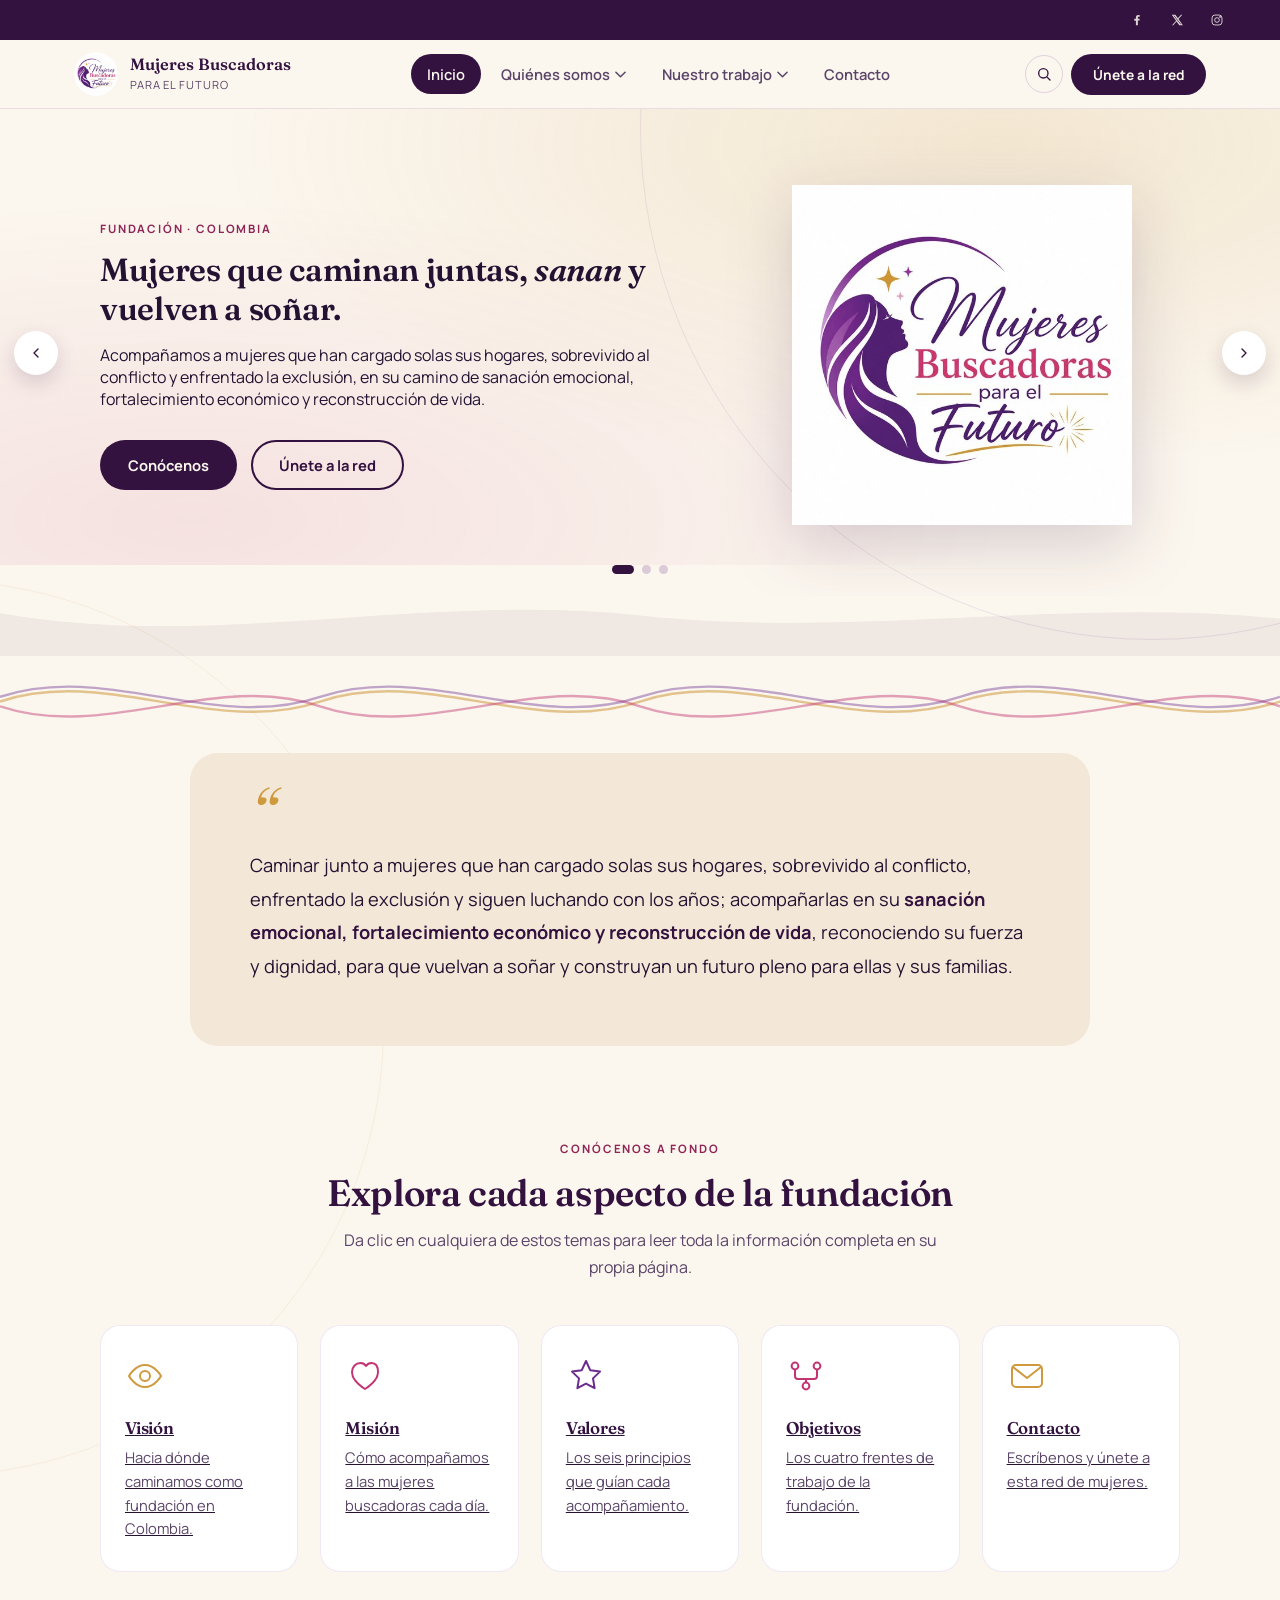
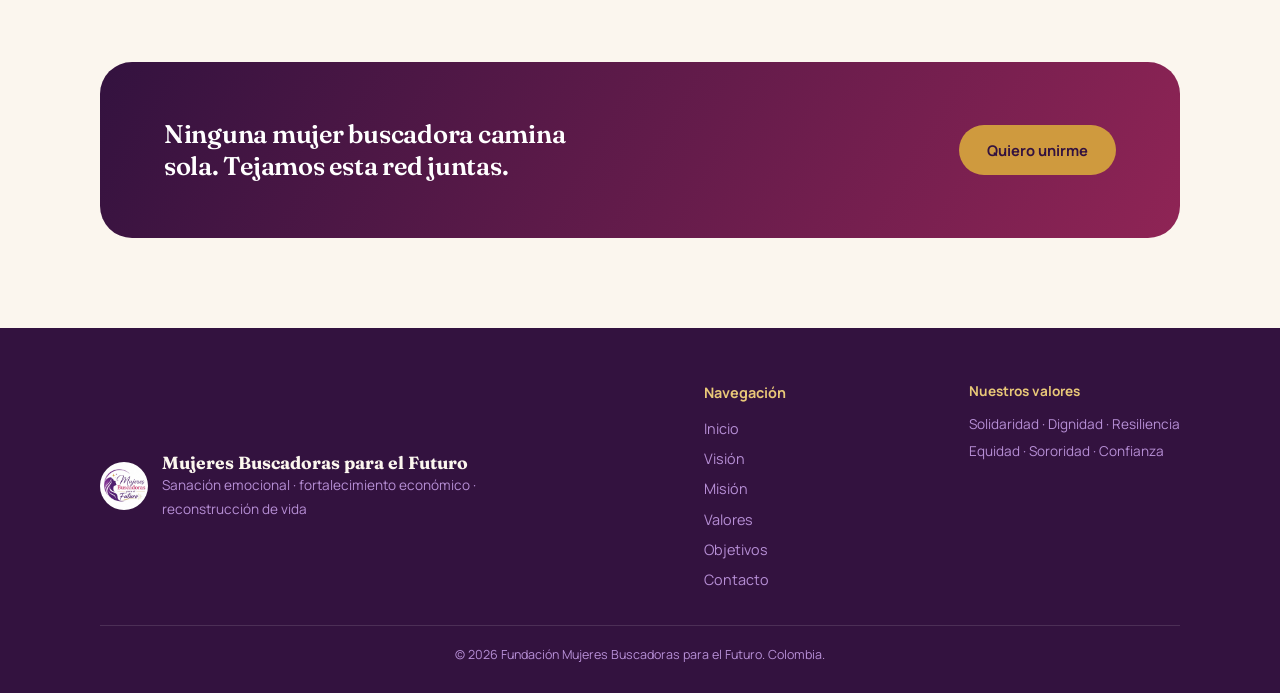
==== index.html @ 55074ed3 "Add files via upload" ====
<!DOCTYPE html>
<html lang="es">
<head>
<meta charset="UTF-8">
<meta name="viewport" content="width=device-width, initial-scale=1.0">
<title>Mujeres Buscadoras para el Futuro · Inicio</title>
<meta name="description" content="Fundación que acompaña a mujeres en su sanación emocional, fortalecimiento económico y reconstrucción de vida en Colombia.">
<link rel="preconnect" href="https://fonts.googleapis.com">
<link href="https://fonts.googleapis.com/css2?family=Fraunces:ital,opsz,wght@0,9..144,300;0,9..144,500;0,9..144,600;0,9..144,700;1,9..144,400;1,9..144,500;1,9..144,600&family=Manrope:wght@400;500;600;700;800&display=swap" rel="stylesheet">
<link rel="stylesheet" href="styles.css">
</head>
<body>
<div class="bg-arc"></div>
<div class="bg-arc two"></div>
<div class="topbar">
  <div class="topbar-inner">
    <a href="#" aria-label="Facebook"><svg viewBox="0 0 24 24" fill="currentColor"><path d="M13.5 21v-8h2.7l.4-3.1h-3.1V8c0-.9.25-1.5 1.55-1.5H16.7V3.7C16.4 3.66 15.4 3.57 14.2 3.57c-2.4 0-4.05 1.47-4.05 4.17V10H7.4v3.1h2.75V21h3.35Z"/></svg></a>
    <a href="#" aria-label="X (Twitter)"><svg viewBox="0 0 24 24" fill="currentColor"><path d="M18.9 3H21l-6.4 7.3L22 21h-6.1l-4.8-6.3L5.6 21H3.5l6.9-7.8L3 3h6.2l4.3 5.8L18.9 3Zm-1.1 16.2h1.2L7.3 4.7H6L17.8 19.2Z"/></svg></a>
    <a href="#" aria-label="Instagram"><svg viewBox="0 0 24 24" fill="none" stroke="currentColor" stroke-width="1.6"><rect x="3.5" y="3.5" width="17" height="17" rx="5"/><circle cx="12" cy="12" r="4"/><circle cx="17.2" cy="6.8" r="1"/></svg></a>
  </div>
</div>
<header>
  <div class="nav-wrap">
    <a href="index.html" class="brand">
      <img src="logo.jpg" alt="Mujeres Buscadoras para el Futuro">
      <span class="brand-text">
        <strong>Mujeres Buscadoras</strong>
        <span>para el futuro</span>
      </span>
    </a>
    <button class="menu-toggle" id="menuToggle" aria-label="Abrir menú" aria-expanded="false">
      <span></span><span></span><span></span>
    </button>
    <nav class="tabs" id="tabsNav">
      <a href="index.html" class="active">Inicio</a>
      <div class="nav-drop">
        <button type="button" class="nav-drop-btn" aria-expanded="false">
          Quiénes somos
          <svg viewBox="0 0 12 8" fill="none"><path d="M1 1.5 6 6.5 11 1.5" stroke="currentColor" stroke-width="1.6" stroke-linecap="round" stroke-linejoin="round"/></svg>
        </button>
        <div class="nav-drop-menu">
      <a href="vision.html">Visión</a>
      <a href="mision.html">Misión</a>
      <a href="valores.html">Valores</a>
        </div>
      </div>
      <div class="nav-drop">
        <button type="button" class="nav-drop-btn" aria-expanded="false">
          Nuestro trabajo
          <svg viewBox="0 0 12 8" fill="none"><path d="M1 1.5 6 6.5 11 1.5" stroke="currentColor" stroke-width="1.6" stroke-linecap="round" stroke-linejoin="round"/></svg>
        </button>
        <div class="nav-drop-menu">
      <a href="objetivos.html">Objetivos</a>
        </div>
      </div>
      <a href="contacto.html">Contacto</a>
    </nav>
    <div class="nav-actions">
      <button class="icon-btn" id="searchToggle" aria-label="Buscar">
        <svg viewBox="0 0 24 24" fill="none" stroke="currentColor" stroke-width="2"><circle cx="11" cy="11" r="7"/><path d="m21 21-4.3-4.3" stroke-linecap="round"/></svg>
      </button>
      <a class="btn-donate" href="contacto.html">Únete a la red</a>
    </div>
    <div class="search-pop" id="searchPop">
      <input type="text" placeholder="Buscar en el sitio..." aria-label="Buscar en el sitio">
      <button type="button">Ir</button>
    </div>
  </div>
</header>
<main>

  <div class="hero-carousel">
    <div class="hero-slides" id="heroSlides">
      <div class="hero-slide active" data-slide="0">
        <div class="hero-inner">
          <div>
            <span class="eyebrow">Fundación · Colombia</span>
            <h1>Mujeres que caminan juntas, <em>sanan</em> y vuelven a soñar.</h1>
            <p class="lead">Acompañamos a mujeres que han cargado solas sus hogares, sobrevivido al conflicto y enfrentado la exclusión, en su camino de sanación emocional, fortalecimiento económico y reconstrucción de vida.</p>
            <div class="cta-row">
              <a class="btn btn-primary" href="vision.html">Conócenos</a>
              <a class="btn btn-ghost" href="contacto.html">Únete a la red</a>
            </div>
          </div>
          <div class="hero-logo">
            <img src="logo.jpg" alt="Mujeres Buscadoras para el Futuro">
          </div>
        </div>
      </div>
      <div class="hero-slide" data-slide="1">
        <div class="hero-inner">
          <div>
            <span class="eyebrow">Sanación emocional</span>
            <h1>Un espacio seguro para <em>reconstruir</em> la historia propia.</h1>
            <p class="lead">Cada mujer llega con su propio ritmo. Caminamos a su lado con escucha, acompañamiento psicosocial y una red de apoyo que no la deja sola.</p>
            <div class="cta-row">
              <a class="btn btn-primary" href="mision.html">Nuestra misión</a>
              <a class="btn btn-ghost" href="objetivos.html">Ver objetivos</a>
            </div>
          </div>
          <div class="hero-logo">
            <img src="logo.jpg" alt="Mujeres Buscadoras para el Futuro">
          </div>
        </div>
      </div>
      <div class="hero-slide" data-slide="2">
        <div class="hero-inner">
          <div>
            <span class="eyebrow">Fortalecimiento económico</span>
            <h1>Herramientas reales para volver a <em>soñar</em> con autonomía.</h1>
            <p class="lead">Formación, acompañamiento y oportunidades económicas para que cada mujer construya un proyecto de vida propio y sostenible.</p>
            <div class="cta-row">
              <a class="btn btn-primary" href="valores.html">Nuestros valores</a>
              <a class="btn btn-ghost" href="contacto.html">Quiero unirme</a>
            </div>
          </div>
          <div class="hero-logo">
            <img src="logo.jpg" alt="Mujeres Buscadoras para el Futuro">
          </div>
        </div>
      </div>
    </div>
    <button class="carousel-arrow prev" id="heroPrev" aria-label="Anterior">
      <svg viewBox="0 0 24 24" fill="none" stroke="currentColor" stroke-width="2"><path d="m15 18-6-6 6-6" stroke-linecap="round" stroke-linejoin="round"/></svg>
    </button>
    <button class="carousel-arrow next" id="heroNext" aria-label="Siguiente">
      <svg viewBox="0 0 24 24" fill="none" stroke="currentColor" stroke-width="2"><path d="m9 6 6 6-6 6" stroke-linecap="round" stroke-linejoin="round"/></svg>
    </button>
    <div class="carousel-dots" id="heroDots">
      <button class="active" data-goto="0" aria-label="Slide 1"></button>
      <button data-goto="1" aria-label="Slide 2"></button>
      <button data-goto="2" aria-label="Slide 3"></button>
    </div>
  </div>

  <div class="wave-wrap">
    <svg class="wave-divider" viewBox="0 0 1200 60" preserveAspectRatio="none" xmlns="http://www.w3.org/2000/svg" aria-hidden="true">
      <path d="M0,20 C200,55 400,0 600,22 C800,44 1000,5 1200,25 L1200,60 L0,60 Z" fill="var(--purple-deep)" opacity="0.06"/>
    </svg>
  </div>

  <div class="thread-wrap">
    <svg class="thread-divider" viewBox="0 0 1080 60" preserveAspectRatio="none" xmlns="http://www.w3.org/2000/svg" aria-hidden="true">
      <path d="M0,30 C 90,0 180,60 270,30 C 360,0 450,60 540,30 C 630,0 720,60 810,30 C 900,0 990,60 1080,30" fill="none" stroke="#cf9a3e" stroke-width="2" opacity="0.55"/>
      <path d="M0,34 C 90,64 180,4 270,34 C 360,64 450,4 540,34 C 630,64 720,4 810,34 C 900,64 990,4 1080,34" fill="none" stroke="#c23572" stroke-width="2" opacity="0.45"/>
      <path d="M0,26 C 90,-4 180,56 270,26 C 360,-4 450,56 540,26 C 630,-4 720,56 810,26 C 900,-4 990,56 1080,26" fill="none" stroke="#6a2c8f" stroke-width="2" opacity="0.4"/>
    </svg>
  </div>

  <div class="objetivo-block">
    <div class="objetivo-card reveal">
      <span class="quote-mark">&ldquo;</span>
      <p>Caminar junto a mujeres que han cargado solas sus hogares, sobrevivido al conflicto, enfrentado la exclusión y siguen luchando con los años; acompañarlas en su <strong>sanación emocional, fortalecimiento económico y reconstrucción de vida</strong>, reconociendo su fuerza y dignidad, para que vuelvan a soñar y construyan un futuro pleno para ellas y sus familias.</p>
    </div>
  </div>

  <div class="focus-section">
    <div class="section-head reveal">
      <span class="eyebrow">Conócenos a fondo</span>
      <h2>Explora cada aspecto de la fundación</h2>
      <p>Da clic en cualquiera de estos temas para leer toda la información completa en su propia página.</p>
    </div>
    <div class="focus-grid">
      <a class="focus-card reveal" href="vision.html">
        <svg class="icon" viewBox="0 0 40 40" fill="none"><path d="M4 20s6-11 16-11 16 11 16 11-6 11-16 11S4 20 4 20Z" stroke="#cf9a3e" stroke-width="2" stroke-linejoin="round"/><circle cx="20" cy="20" r="5" stroke="#cf9a3e" stroke-width="2"/></svg>
        <h3>Visión</h3>
        <p>Hacia dónde caminamos como fundación en Colombia.</p>
      </a>
      <a class="focus-card reveal" href="mision.html">
        <svg class="icon" viewBox="0 0 40 40" fill="none"><path d="M20 33s-13-7.6-13-16.8C7 10.7 11 7 15.5 7c2.3 0 4.3 1.1 5.5 3 1.2-1.9 3.2-3 5.5-3C31 7 33 10.7 33 16.2 33 25.4 20 33 20 33Z" stroke="#c23572" stroke-width="2" stroke-linejoin="round"/></svg>
        <h3>Misión</h3>
        <p>Cómo acompañamos a las mujeres buscadoras cada día.</p>
      </a>
      <a class="focus-card reveal" href="valores.html">
        <svg class="icon" viewBox="0 0 40 40" fill="none"><path d="M20 5l4.2 9.2L34 15.6l-7 6.8 1.6 9.8L20 27.6l-8.6 4.6L13 22.4l-7-6.8 9.8-1.4L20 5Z" stroke="#6a2c8f" stroke-width="2" stroke-linejoin="round"/></svg>
        <h3>Valores</h3>
        <p>Los seis principios que guían cada acompañamiento.</p>
      </a>
      <a class="focus-card reveal" href="objetivos.html">
        <svg class="icon" viewBox="0 0 40 40" fill="none"><circle cx="9" cy="10" r="3.4" stroke="#c23572" stroke-width="2"/><circle cx="31" cy="10" r="3.4" stroke="#c23572" stroke-width="2"/><circle cx="20" cy="30" r="3.4" stroke="#c23572" stroke-width="2"/><path d="M9 13.4V20a3 3 0 0 0 3 3h16a3 3 0 0 0 3-3v-6.6" stroke="#c23572" stroke-width="2"/><path d="M20 23v3.6" stroke="#c23572" stroke-width="2"/></svg>
        <h3>Objetivos</h3>
        <p>Los cuatro frentes de trabajo de la fundación.</p>
      </a>
      <a class="focus-card reveal" href="contacto.html">
        <svg class="icon" viewBox="0 0 40 40" fill="none"><rect x="5" y="9" width="30" height="22" rx="4" stroke="#cf9a3e" stroke-width="2"/><path d="M6 11l14 11 14-11" stroke="#cf9a3e" stroke-width="2"/></svg>
        <h3>Contacto</h3>
        <p>Escríbenos y únete a esta red de mujeres.</p>
      </a>
    </div>
  </div>

  <div class="cta-banner-wrap">
    <div class="cta-banner reveal">
      <h2>Ninguna mujer buscadora camina sola. Tejamos esta red juntas.</h2>
      <a class="btn btn-primary" href="contacto.html">Quiero unirme</a>
    </div>
  </div>

</main>
<footer>
  <div class="footer-inner">
    <div class="footer-brand">
      <img src="logo.jpg" alt="Mujeres Buscadoras para el Futuro">
      <div>
        <strong>Mujeres Buscadoras para el Futuro</strong>
        <span>Sanación emocional · fortalecimiento económico · reconstrucción de vida</span>
      </div>
    </div>
    <div class="footer-links">
      <strong>Navegación</strong>
      <a href="index.html">Inicio</a><br><a href="vision.html">Visión</a><br><a href="mision.html">Misión</a><br><a href="valores.html">Valores</a><br><a href="objetivos.html">Objetivos</a><br><a href="contacto.html">Contacto</a><br>
    </div>
    <div class="footer-values">
      <strong>Nuestros valores</strong>
      Solidaridad · Dignidad · Resiliencia<br>
      Equidad · Sororidad · Confianza
    </div>
  </div>
  <div class="footer-bottom">
    &copy; <span id="year"></span> Fundación Mujeres Buscadoras para el Futuro. Colombia.
  </div>
</footer>
<script src="script.js"></script>
</body>
</html>
---- styles.css ----
:root{
  --purple-deep:#33123f;
  --purple:#6a2c8f;
  --purple-light:#b78fd6;
  --magenta:#c23572;
  --magenta-deep:#8f2455;
  --gold:#cf9a3e;
  --gold-light:#e9c878;
  --cream:#fbf6ee;
  --cream-2:#f3e7d7;
  --ink:#251233;
  --ink-soft:#5a4468;
  --ring: rgba(207,154,62,0.55);
}
*{box-sizing:border-box;}
html{scroll-behavior:smooth;}
body{
  margin:0;
  font-family:'Manrope', sans-serif;
  color:var(--ink);
  background:var(--cream);
  -webkit-font-smoothing:antialiased;
  overflow-x:hidden;
}
h1,h2,h3,.display{
  font-family:'Fraunces', serif;
  font-weight:600;
  letter-spacing:-0.01em;
  margin:0;
}
a{color:inherit;}
img{max-width:100%;display:block;}
button{font-family:inherit;}

.bg-arc{
  position:fixed;
  top:-30vw; right:-30vw;
  width:80vw; height:80vw;
  border:1.5px solid rgba(106,44,143,0.10);
  border-radius:50%;
  pointer-events:none;
  z-index:0;
}
.bg-arc.two{
  top:auto; bottom:-45vw; left:-40vw; right:auto;
  width:70vw; height:70vw;
  border-color:rgba(207,154,62,0.10);
}

a:focus-visible, button:focus-visible, input:focus-visible, textarea:focus-visible, select:focus-visible{
  outline:3px solid var(--ring);
  outline-offset:3px;
  border-radius:4px;
}

/* ---------- TOPBAR ---------- */
.topbar{
  background:var(--purple-deep);
  color:var(--cream);
  padding:7px 24px;
  position:relative; z-index:101;
}
.topbar-inner{
  max-width:1180px; margin:0 auto;
  display:flex; align-items:center; justify-content:flex-end; gap:14px;
}
.topbar a{
  color:var(--cream); opacity:0.85; display:flex; align-items:center; justify-content:center;
  width:26px; height:26px; border-radius:50%; transition:opacity .2s ease, background .2s ease;
}
.topbar a:hover{opacity:1; background:rgba(255,255,255,0.12);}
.topbar svg{width:14px; height:14px;}

/* ---------- NAV ---------- */
header{
  position:sticky; top:0; z-index:100;
  background:rgba(251,246,238,0.96);
  backdrop-filter:blur(10px);
  border-bottom:1px solid rgba(106,44,143,0.12);
}
.nav-wrap{
  max-width:1180px; margin:0 auto;
  display:flex; align-items:center; justify-content:space-between;
  padding:12px 24px; gap:18px;
  position:relative;
}
.brand{display:flex; align-items:center; gap:12px; text-decoration:none;}
.brand img{width:44px; height:44px; border-radius:50%; object-fit:cover;}
.brand-text{line-height:1.15;}
.brand-text strong{
  display:block; font-family:'Fraunces',serif; font-weight:600; font-size:1.02rem; color:var(--purple-deep);
}
.brand-text span{font-size:0.7rem; letter-spacing:0.08em; text-transform:uppercase; color:var(--ink-soft);}

nav.tabs{display:flex; gap:4px;}
nav.tabs a{
  background:none; border:none; cursor:pointer;
  padding:10px 16px; font-size:0.92rem; font-weight:600;
  color:var(--ink-soft); border-radius:999px;
  transition:background .25s ease, color .25s ease;
  white-space:nowrap; text-decoration:none;
}
nav.tabs a:hover{background:rgba(106,44,143,0.08); color:var(--purple-deep);}
nav.tabs a.active{
  background:var(--purple-deep); color:var(--cream);
}

/* dropdown groups inside nav.tabs */
.nav-drop{position:relative;}
.nav-drop-btn{
  display:inline-flex; align-items:center; gap:5px;
  background:none; border:none; cursor:pointer;
  padding:10px 16px; font-size:0.92rem; font-weight:600; font-family:inherit;
  color:var(--ink-soft); border-radius:999px;
  transition:background .25s ease, color .25s ease;
}
.nav-drop-btn:hover, .nav-drop.open .nav-drop-btn{background:rgba(106,44,143,0.08); color:var(--purple-deep);}
.nav-drop-btn svg{width:11px; height:11px; transition:transform .2s ease;}
.nav-drop.open .nav-drop-btn svg{transform:rotate(180deg);}
.nav-drop-menu{
  position:absolute; top:calc(100% + 6px); left:0; min-width:190px;
  background:#fff; border-radius:16px; padding:8px;
  box-shadow:0 16px 34px rgba(51,18,63,0.16); border:1px solid rgba(106,44,143,0.08);
  display:none; flex-direction:column; gap:2px; z-index:120;
}
.nav-drop.open .nav-drop-menu{display:flex;}
.nav-drop-menu a{
  padding:10px 14px; border-radius:10px; font-size:0.9rem; font-weight:600;
  color:var(--ink-soft); text-decoration:none; white-space:nowrap;
}
.nav-drop-menu a:hover{background:var(--cream-2); color:var(--purple-deep);}

.nav-actions{display:flex; align-items:center; gap:8px;}
.icon-btn{
  width:38px; height:38px; border-radius:50%; border:1.5px solid rgba(106,44,143,0.18);
  background:none; display:flex; align-items:center; justify-content:center; cursor:pointer;
  color:var(--purple-deep); flex-shrink:0;
}
.icon-btn:hover{background:rgba(106,44,143,0.08);}
.icon-btn svg{width:16px; height:16px;}
.btn-donate{
  background:var(--purple-deep); color:var(--cream) !important; text-decoration:none;
  padding:11px 22px; border-radius:999px; font-weight:700; font-size:0.86rem;
  white-space:nowrap; transition:background .2s ease, transform .2s ease;
}
.btn-donate:hover{background:var(--magenta-deep); transform:translateY(-2px);}

.menu-toggle{display:none; background:none; border:none; cursor:pointer; padding:8px;}
.menu-toggle span{display:block; width:24px; height:2px; background:var(--purple-deep); margin:5px 0; border-radius:2px;}

@media (max-width:840px){
  nav.tabs{
    position:fixed; inset:64px 0 0 0; background:var(--cream);
    flex-direction:column; padding:20px 24px; gap:6px;
    transform:translateY(-110%); transition:transform .35s ease;
    border-top:1px solid rgba(106,44,143,0.12);
    overflow-y:auto;
  }
  nav.tabs.open{transform:translateY(0);}
  nav.tabs a{width:100%; text-align:left; font-size:1.05rem; padding:14px 16px;}
  nav.tabs .nav-drop{width:100%;}
  nav.tabs .nav-drop-btn{width:100%; justify-content:space-between; font-size:1.05rem; padding:14px 16px;}
  nav.tabs .nav-drop-menu{
    position:static; box-shadow:none; border:none; padding:0 0 0 14px;
    background:transparent; display:none;
  }
  nav.tabs .nav-drop.open .nav-drop-menu{display:flex;}
  .menu-toggle{display:block;}
  .nav-actions{gap:6px;}
  .btn-donate{padding:9px 16px; font-size:0.8rem;}
}
@media (max-width:480px){
  .icon-btn{display:none;}
}
.search-pop{
  position:absolute; top:calc(100% + 10px); right:24px;
  background:#fff; border-radius:16px; padding:10px; display:none; gap:8px;
  box-shadow:0 16px 34px rgba(51,18,63,0.16); border:1px solid rgba(106,44,143,0.08);
  z-index:120; width:min(280px, 80vw);
}
.search-pop.open{display:flex;}
.search-pop input{
  flex:1; border:1.5px solid #e3d7ea; border-radius:10px; padding:9px 12px;
  font-family:inherit; font-size:0.9rem; background:var(--cream); color:var(--ink);
}
.search-pop input:focus{border-color:var(--purple); outline:none;}
.search-pop button{
  border:none; background:var(--purple-deep); color:var(--cream); border-radius:10px;
  padding:0 14px; font-weight:700; cursor:pointer; font-size:0.85rem;
}

main{position:relative; z-index:1;}
.wrap{max-width:1080px; margin:0 auto; padding:0 24px;}

/* ---- HERO (home) ---- */
.hero{
  padding:76px 24px 40px;
  background:
    radial-gradient(ellipse at 78% 8%, rgba(207,154,62,0.16), transparent 55%),
    radial-gradient(ellipse at 15% 90%, rgba(194,53,114,0.10), transparent 55%);
}
.hero-inner{
  max-width:1080px; margin:0 auto;
  display:grid; grid-template-columns:1.15fr 0.85fr; gap:56px; align-items:center;
}
.eyebrow{
  font-size:0.72rem; font-weight:700; letter-spacing:0.16em; text-transform:uppercase;
  color:var(--magenta-deep); margin-bottom:14px; display:block;
}
.hero h1{
  font-size:clamp(2.1rem, 4.4vw, 3.4rem);
  line-height:1.08;
  color:var(--purple-deep);
  font-weight:600;
}
.hero h1 em{ font-style:italic; font-weight:500; color:var(--magenta); }
.hero p.lead{
  margin-top:20px; font-size:1.08rem; line-height:1.7; color:var(--ink-soft); max-width:52ch;
}
.cta-row{display:flex; gap:14px; margin-top:30px; flex-wrap:wrap;}
.btn{
  display:inline-flex; align-items:center; gap:8px;
  padding:13px 26px; border-radius:999px; text-decoration:none;
  font-weight:700; font-size:0.92rem; cursor:pointer; border:2px solid transparent;
  transition:transform .2s ease, box-shadow .2s ease;
}
.btn:hover{transform:translateY(-2px);}
.btn-primary{background:var(--purple-deep); color:var(--cream);}
.btn-primary:hover{box-shadow:0 10px 24px rgba(51,18,63,0.28);}
.btn-ghost{border-color:var(--purple-deep); color:var(--purple-deep); background:transparent;}
.btn-ghost:hover{background:var(--purple-deep); color:var(--cream);}

.hero-logo{position:relative; justify-self:center;}
.hero-logo img{
  width:min(100%, 340px); margin:0 auto;
  filter:drop-shadow(0 18px 32px rgba(51,18,63,0.18));
}
@media (max-width:840px){
  .hero-inner{grid-template-columns:1fr; gap:34px; text-align:left;}
  .hero-logo{order:-1; max-width:220px; margin:0 auto;}
}

/* ---- HERO CAROUSEL ---- */
.hero-carousel{position:relative; overflow:hidden;}
.hero-slides{position:relative;}
.hero-slide{
  display:none;
  padding:76px 24px 40px;
  background:
    radial-gradient(ellipse at 78% 8%, rgba(207,154,62,0.16), transparent 55%),
    radial-gradient(ellipse at 15% 90%, rgba(194,53,114,0.10), transparent 55%);
}
.hero-slide.active{display:block; animation:fadein .5s ease;}
.carousel-arrow{
  position:absolute; top:50%; transform:translateY(-50%);
  width:44px; height:44px; border-radius:50%; border:none; cursor:pointer;
  background:#fff; box-shadow:0 8px 20px rgba(51,18,63,0.16);
  display:flex; align-items:center; justify-content:center; z-index:5;
  color:var(--purple-deep); transition:transform .2s ease, background .2s ease;
}
.carousel-arrow:hover{background:var(--cream-2); transform:translateY(-50%) scale(1.06);}
.carousel-arrow.prev{left:14px;}
.carousel-arrow.next{right:14px;}
.carousel-arrow svg{width:16px; height:16px;}
.carousel-dots{
  display:flex; justify-content:center; gap:8px; padding-bottom:22px;
}
.carousel-dots button{
  width:9px; height:9px; border-radius:50%; border:none; padding:0; cursor:pointer;
  background:rgba(106,44,143,0.22);
}
.carousel-dots button.active{background:var(--purple-deep); width:22px; border-radius:6px;}
@media (max-width:600px){
  .carousel-arrow{width:36px; height:36px;}
  .carousel-arrow.prev{left:6px;} .carousel-arrow.next{right:6px;}
}

.wave-divider{display:block; width:100%; height:auto; margin-top:-4px;}

.thread-divider{width:100%; height:auto; display:block; margin:0 auto;}
.thread-wrap{padding:10px 0 6px; overflow:hidden;}

.objetivo-block{padding:10px 24px 70px;}
.objetivo-card{
  max-width:900px; margin:0 auto;
  background:var(--cream-2);
  border-radius:28px;
  padding:44px clamp(24px,5vw,60px);
  position:relative;
}
.objetivo-card .quote-mark{
  font-family:'Fraunces',serif; font-style:italic; font-size:4.2rem; color:var(--gold);
  line-height:0.5; display:block; margin-bottom:6px;
}
.objetivo-card p{ font-size:1.14rem; line-height:1.85; color:var(--ink); font-weight:400; }
.objetivo-card p strong{color:var(--purple-deep); font-weight:700;}

.focus-section{padding:20px 24px 90px;}
.section-head{max-width:640px; margin:0 auto 44px; text-align:center;}
.section-head .eyebrow{display:inline-block;}
.section-head h2{font-size:clamp(1.7rem,3vw,2.3rem); color:var(--purple-deep);}
.section-head p{color:var(--ink-soft); margin-top:12px; line-height:1.7;}

.focus-grid{ display:grid; grid-template-columns:repeat(auto-fit, minmax(190px,1fr)); gap:22px; max-width:1080px; margin:0 auto; }
.focus-card{
  background:#fff; border-radius:20px; padding:30px 24px;
  border:1px solid rgba(106,44,143,0.10);
  transition:transform .3s ease, box-shadow .3s ease;
}
.focus-card:hover{transform:translateY(-6px); box-shadow:0 16px 30px rgba(51,18,63,0.10);}
.focus-card .icon{width:40px; height:40px; margin-bottom:16px;}
.focus-card h3{font-size:1.06rem; color:var(--purple-deep); margin-bottom:8px; font-weight:600;}
.focus-card p{font-size:0.92rem; line-height:1.6; color:var(--ink-soft); margin:0;}
.focus-card a{text-decoration:none;}
@media (max-width:900px){ .focus-grid{grid-template-columns:1fr 1fr;} }
@media (max-width:560px){ .focus-grid{grid-template-columns:1fr;} }

.cta-banner{
  padding:56px clamp(24px,6vw,64px);
  background:linear-gradient(120deg, var(--purple-deep), var(--magenta-deep));
  border-radius:32px; color:var(--cream);
  display:flex; align-items:center; justify-content:space-between; gap:30px; flex-wrap:wrap;
  max-width:1080px; margin:0 auto 90px;
}
.cta-banner h2{color:#fff; font-size:1.6rem; max-width:26ch;}
.cta-banner .btn-primary{background:var(--gold); color:var(--purple-deep);}
.cta-banner .btn-primary:hover{box-shadow:0 10px 24px rgba(0,0,0,0.25);}
.cta-banner-wrap{padding:0 24px;}

/* ---- generic page header (non-home pages) ---- */
.page-hero{
  padding:64px 24px 20px; text-align:center;
  background:radial-gradient(ellipse at 50% 0%, rgba(207,154,62,0.14), transparent 60%);
}
.page-hero .eyebrow{display:block; margin:0 auto 14px;}
.page-hero h1{font-size:clamp(1.9rem,3.6vw,2.7rem); color:var(--purple-deep); max-width:20ch; margin:0 auto;}
.page-hero p{color:var(--ink-soft); max-width:56ch; margin:16px auto 0; line-height:1.7;}

/* ---- vision / mission ---- */
.vm-section{padding:30px 24px 90px;}
.vm-grid{ display:grid; grid-template-columns:1fr 1fr; gap:26px; max-width:1080px; margin:0 auto; }
.vm-card{
  background:#fff; border-radius:26px; padding:40px clamp(24px,4vw,44px);
  border:1px solid rgba(106,44,143,0.10); position:relative; overflow:hidden;
}
.vm-card::before{
  content:''; position:absolute; top:-40px; right:-40px; width:140px; height:140px;
  border-radius:50%; background:rgba(207,154,62,0.10);
}
.vm-card.mission::before{background:rgba(194,53,114,0.09);}
.vm-label{
  display:inline-flex; align-items:center; gap:8px;
  font-size:0.72rem; font-weight:800; letter-spacing:0.14em; text-transform:uppercase;
  color:var(--gold); margin-bottom:16px;
}
.vm-card.mission .vm-label{color:var(--magenta);}
.vm-card h3{font-size:1.5rem; color:var(--purple-deep); margin-bottom:16px; font-style:italic; font-weight:500;}
.vm-card p{font-size:1.02rem; line-height:1.8; color:var(--ink); position:relative; z-index:1;}
@media (max-width:840px){ .vm-grid{grid-template-columns:1fr;} }
.vm-grid.single{grid-template-columns:1fr; max-width:760px;}
.vm-grid.single .vm-card{padding:48px clamp(26px,6vw,64px);}
.vm-grid.single .vm-card h3{font-size:1.7rem;}
.vm-grid.single .vm-card p{font-size:1.08rem;}

/* ---- valores ---- */
.valores-grid{
  display:grid; grid-template-columns:repeat(3,1fr); gap:22px; max-width:1080px; margin:0 auto; padding:30px 24px 90px;
}
.valor-card{
  background:#fff; border-radius:20px; padding:32px 26px;
  border-top:4px solid var(--gold);
  box-shadow:0 4px 18px rgba(51,18,63,0.05);
  transition:transform .3s ease;
}
.valor-card:nth-child(2n){border-top-color:var(--magenta);}
.valor-card:nth-child(3n){border-top-color:var(--purple);}
.valor-card:hover{transform:translateY(-5px);}
.valor-card h3{color:var(--purple-deep); font-size:1.18rem; margin-bottom:10px; font-weight:600;}
.valor-card p{color:var(--ink-soft); font-size:0.95rem; line-height:1.68; margin:0;}
@media (max-width:900px){ .valores-grid{grid-template-columns:1fr 1fr;} }
@media (max-width:560px){ .valores-grid{grid-template-columns:1fr; padding:24px 20px 70px;} }

/* ---- objetivos especificos ---- */
.obj-list{max-width:900px; margin:0 auto; padding:30px 24px 90px; display:flex; flex-direction:column; gap:18px;}
.obj-item{
  display:grid; grid-template-columns:64px 1fr; gap:22px;
  background:#fff; border-radius:22px; padding:28px clamp(20px,4vw,34px);
  border:1px solid rgba(106,44,143,0.10);
  align-items:flex-start;
}
.obj-item .icon-wrap{
  width:56px; height:56px; border-radius:16px;
  background:var(--cream-2);
  display:flex; align-items:center; justify-content:center;
}
.obj-item .icon-wrap svg{width:28px; height:28px;}
.obj-item h3{color:var(--purple-deep); font-size:1.14rem; margin-bottom:8px; font-weight:600;}
.obj-item p{color:var(--ink-soft); line-height:1.72; margin:0; font-size:0.98rem;}

/* ---- unete / contacto ---- */
.unete-section{padding:30px 24px 100px;}
.unete-grid{
  max-width:1080px; margin:0 auto;
  display:grid; grid-template-columns:1fr 1fr; gap:40px; align-items:start;
}
.unete-copy h2{font-size:1.7rem; color:var(--purple-deep); margin-bottom:16px;}
.unete-copy p{color:var(--ink-soft); line-height:1.8; margin-bottom:14px;}
.unete-copy ul{padding-left:20px; margin:20px 0; color:var(--ink-soft); line-height:1.9;}
.unete-copy li::marker{color:var(--gold);}

form.contact{
  background:#fff; border-radius:24px; padding:34px clamp(22px,4vw,40px);
  border:1px solid rgba(106,44,143,0.10);
}
.field{margin-bottom:18px;}
.field label{display:block; font-size:0.82rem; font-weight:700; color:var(--purple-deep); margin-bottom:7px;}
.field input, .field select, .field textarea{
  width:100%; padding:13px 15px; border-radius:12px; border:1.5px solid #e3d7ea;
  font-family:inherit; font-size:0.96rem; background:var(--cream); color:var(--ink);
}
.field textarea{resize:vertical; min-height:100px;}
.field input:focus, .field select:focus, .field textarea:focus{border-color:var(--purple);}
.submit-btn{
  width:100%; padding:14px; border:none; border-radius:999px; background:var(--purple-deep);
  color:var(--cream); font-weight:700; font-size:0.98rem; cursor:pointer; transition:background .2s ease;
}
.submit-btn:hover{background:var(--magenta-deep);}
.form-note{font-size:0.8rem; color:var(--ink-soft); margin-top:12px; text-align:center;}
@media (max-width:840px){ .unete-grid{grid-template-columns:1fr;} }

/* ---- footer ---- */
footer{
  background:var(--purple-deep); color:var(--cream);
  padding:50px 24px 30px; position:relative; z-index:1;
}
.footer-inner{
  max-width:1080px; margin:0 auto; display:flex; justify-content:space-between; gap:30px; flex-wrap:wrap;
}
.footer-brand{display:flex; gap:14px; align-items:center; max-width:420px;}
.footer-brand img{width:48px; height:48px; border-radius:50%;}
.footer-brand strong{font-family:'Fraunces',serif; font-size:1.1rem; display:block;}
.footer-brand span{font-size:0.85rem; color:var(--purple-light); line-height:1.6;}
.footer-links{font-size:0.9rem; line-height:2.1;}
.footer-links strong{display:block; color:var(--gold-light); margin-bottom:6px; font-family:'Manrope',sans-serif;}
.footer-links a{color:var(--purple-light); text-decoration:none;}
.footer-links a:hover{color:#fff;}
.footer-values{font-size:0.85rem; color:var(--purple-light); line-height:2;}
.footer-values strong{display:block; color:var(--gold-light); margin-bottom:6px; font-family:'Manrope',sans-serif;}
.footer-bottom{
  max-width:1080px; margin:30px auto 0; padding-top:20px; border-top:1px solid rgba(255,255,255,0.12);
  font-size:0.78rem; color:var(--purple-light); text-align:center;
}

@media (prefers-reduced-motion:reduce){
  *{animation:none !important; transition:none !important; scroll-behavior:auto !important;}
}

.reveal{opacity:0; transform:translateY(16px); transition:opacity .6s ease, transform .6s ease;}
.reveal.in{opacity:1; transform:translateY(0);}

@keyframes fadein{from{opacity:0;} to{opacity:1;}}
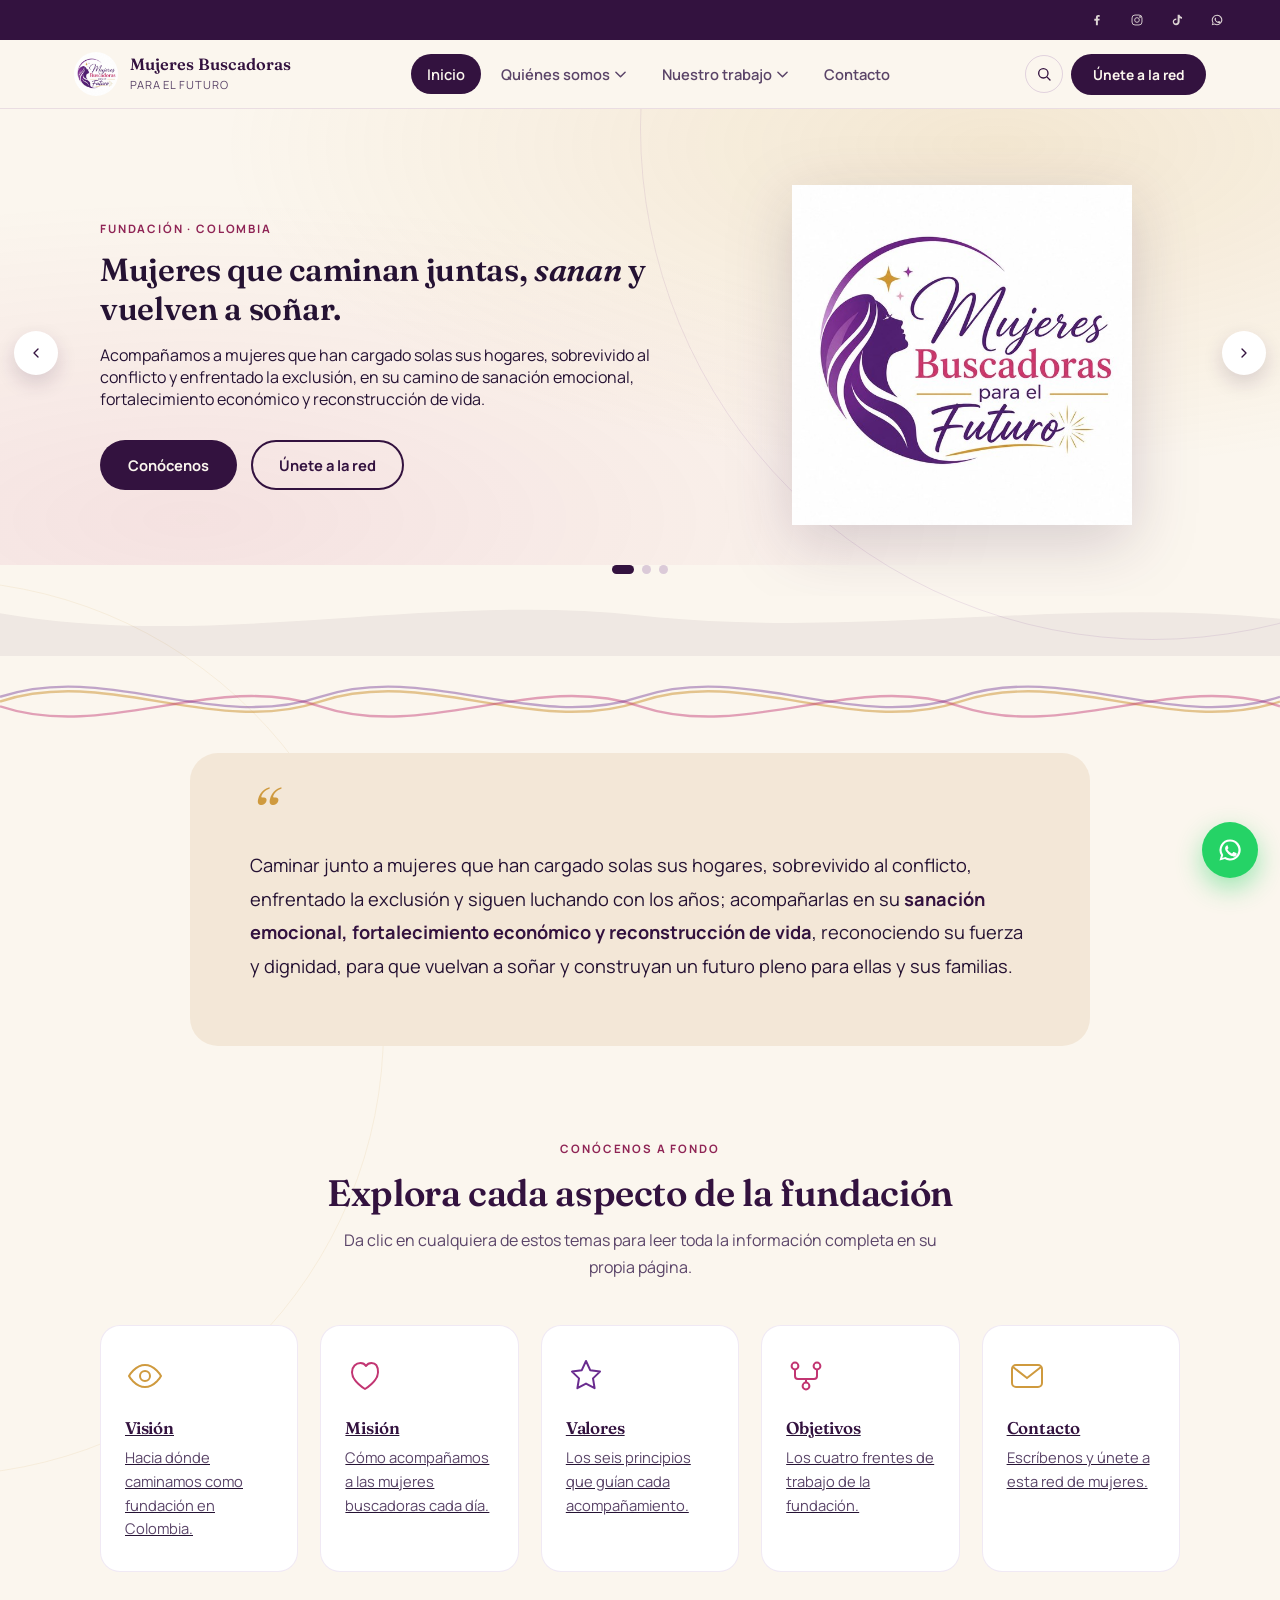
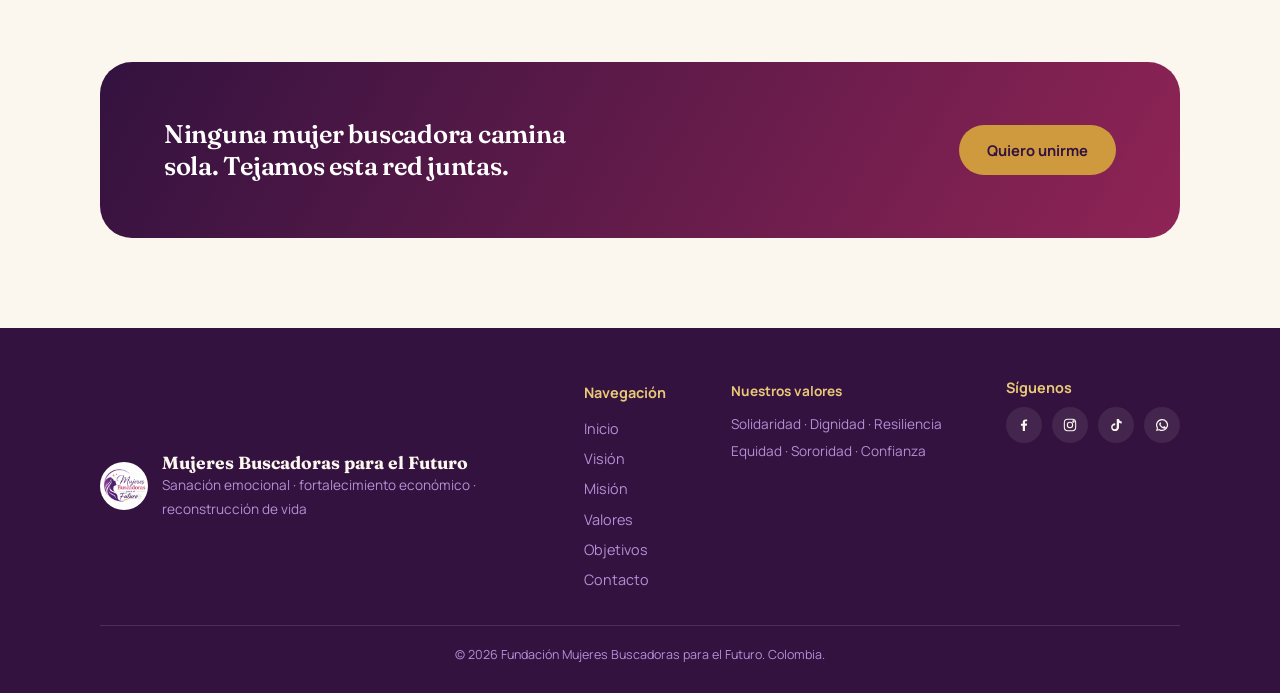
==== commit 119277e3: "Add files via upload" ====
--- a/index.html
+++ b/index.html
@@ -14,9 +14,10 @@
 <div class="bg-arc two"></div>
 <div class="topbar">
   <div class="topbar-inner">
-    <a href="#" aria-label="Facebook"><svg viewBox="0 0 24 24" fill="currentColor"><path d="M13.5 21v-8h2.7l.4-3.1h-3.1V8c0-.9.25-1.5 1.55-1.5H16.7V3.7C16.4 3.66 15.4 3.57 14.2 3.57c-2.4 0-4.05 1.47-4.05 4.17V10H7.4v3.1h2.75V21h3.35Z"/></svg></a>
-    <a href="#" aria-label="X (Twitter)"><svg viewBox="0 0 24 24" fill="currentColor"><path d="M18.9 3H21l-6.4 7.3L22 21h-6.1l-4.8-6.3L5.6 21H3.5l6.9-7.8L3 3h6.2l4.3 5.8L18.9 3Zm-1.1 16.2h1.2L7.3 4.7H6L17.8 19.2Z"/></svg></a>
-    <a href="#" aria-label="Instagram"><svg viewBox="0 0 24 24" fill="none" stroke="currentColor" stroke-width="1.6"><rect x="3.5" y="3.5" width="17" height="17" rx="5"/><circle cx="12" cy="12" r="4"/><circle cx="17.2" cy="6.8" r="1"/></svg></a>
+    <a href="https://web.facebook.com/profile.php?id=61592137746271" target="_blank" rel="noopener" aria-label="Facebook"><svg viewBox="0 0 24 24" fill="currentColor"><path d="M13.5 21v-8h2.7l.4-3.1h-3.1V8c0-.9.25-1.5 1.55-1.5H16.7V3.7C16.4 3.66 15.4 3.57 14.2 3.57c-2.4 0-4.05 1.47-4.05 4.17V10H7.4v3.1h2.75V21h3.35Z"/></svg></a>
+    <a href="https://www.instagram.com/m.bparaelfuturo1/" target="_blank" rel="noopener" aria-label="Instagram"><svg viewBox="0 0 24 24" fill="none" stroke="currentColor" stroke-width="1.6"><rect x="3.5" y="3.5" width="17" height="17" rx="5"/><circle cx="12" cy="12" r="4"/><circle cx="17.2" cy="6.8" r="1"/></svg></a>
+    <a href="https://www.tiktok.com/@mujeres_buscadoras" target="_blank" rel="noopener" aria-label="TikTok"><svg viewBox="0 0 24 24" fill="currentColor"><path d="M16.5 3c.4 2.2 1.8 3.7 4.1 3.9v2.9c-1.4.1-2.7-.3-4.1-1.2v6.6c0 3.4-2.7 5.9-5.9 5.9-3.4 0-5.9-2.6-5.9-5.9 0-3.3 2.7-5.9 6.1-5.8v2.9c-.3-.1-.6-.1-.9-.1-1.7 0-3 1.3-3 3s1.4 3 3 3c1.7 0 3.1-1.3 3.2-3V3h3.4Z"/></svg></a>
+    <a href="https://wa.me/573172839176" target="_blank" rel="noopener" aria-label="WhatsApp"><svg viewBox="0 0 24 24" fill="currentColor"><path d="M12 3a9 9 0 0 0-7.7 13.6L3 21l4.5-1.3A9 9 0 1 0 12 3Zm0 1.8a7.2 7.2 0 0 1 6.1 11 7.1 7.1 0 0 1-6.1 3.4 7.2 7.2 0 0 1-3.6-1l-.3-.2-2.7.8.8-2.6-.2-.3A7.2 7.2 0 0 1 12 4.8Zm-2.6 3.5c-.2 0-.5 0-.7.3-.2.3-.9.9-.9 2.1 0 1.2.9 2.4 1 2.6.2.2 1.7 2.6 4.1 3.6 2 .8 2.4.6 2.8.6.5 0 1.6-.6 1.8-1.3.2-.6.2-1.1.2-1.2-.1-.1-.3-.2-.5-.4-.3-.1-1.6-.8-1.8-.9-.2-.1-.4-.1-.6.1-.2.3-.6.9-.8 1-.1.2-.3.2-.5.1-.3-.1-1.1-.4-2.1-1.3-.8-.7-1.3-1.6-1.5-1.8-.1-.3 0-.4.1-.5l.4-.5c.1-.1.2-.3.2-.4.1-.2 0-.3 0-.4-.1-.1-.6-1.5-.9-2-.2-.5-.4-.4-.6-.4Z"/></svg></a>
   </div>
 </div>
 <header>
@@ -215,11 +216,23 @@
       Solidaridad · Dignidad · Resiliencia<br>
       Equidad · Sororidad · Confianza
     </div>
+    <div class="footer-social">
+      <strong>Síguenos</strong>
+      <div class="footer-social-icons">
+        <a href="https://web.facebook.com/profile.php?id=61592137746271" target="_blank" rel="noopener" aria-label="Facebook"><svg viewBox="0 0 24 24" fill="currentColor"><path d="M13.5 21v-8h2.7l.4-3.1h-3.1V8c0-.9.25-1.5 1.55-1.5H16.7V3.7C16.4 3.66 15.4 3.57 14.2 3.57c-2.4 0-4.05 1.47-4.05 4.17V10H7.4v3.1h2.75V21h3.35Z"/></svg></a>
+        <a href="https://www.instagram.com/m.bparaelfuturo1/" target="_blank" rel="noopener" aria-label="Instagram"><svg viewBox="0 0 24 24" fill="none" stroke="currentColor" stroke-width="1.6"><rect x="3.5" y="3.5" width="17" height="17" rx="5"/><circle cx="12" cy="12" r="4"/><circle cx="17.2" cy="6.8" r="1"/></svg></a>
+        <a href="https://www.tiktok.com/@mujeres_buscadoras" target="_blank" rel="noopener" aria-label="TikTok"><svg viewBox="0 0 24 24" fill="currentColor"><path d="M16.5 3c.4 2.2 1.8 3.7 4.1 3.9v2.9c-1.4.1-2.7-.3-4.1-1.2v6.6c0 3.4-2.7 5.9-5.9 5.9-3.4 0-5.9-2.6-5.9-5.9 0-3.3 2.7-5.9 6.1-5.8v2.9c-.3-.1-.6-.1-.9-.1-1.7 0-3 1.3-3 3s1.4 3 3 3c1.7 0 3.1-1.3 3.2-3V3h3.4Z"/></svg></a>
+        <a href="https://wa.me/573172839176" target="_blank" rel="noopener" aria-label="WhatsApp"><svg viewBox="0 0 24 24" fill="currentColor"><path d="M12 3a9 9 0 0 0-7.7 13.6L3 21l4.5-1.3A9 9 0 1 0 12 3Zm0 1.8a7.2 7.2 0 0 1 6.1 11 7.1 7.1 0 0 1-6.1 3.4 7.2 7.2 0 0 1-3.6-1l-.3-.2-2.7.8.8-2.6-.2-.3A7.2 7.2 0 0 1 12 4.8Zm-2.6 3.5c-.2 0-.5 0-.7.3-.2.3-.9.9-.9 2.1 0 1.2.9 2.4 1 2.6.2.2 1.7 2.6 4.1 3.6 2 .8 2.4.6 2.8.6.5 0 1.6-.6 1.8-1.3.2-.6.2-1.1.2-1.2-.1-.1-.3-.2-.5-.4-.3-.1-1.6-.8-1.8-.9-.2-.1-.4-.1-.6.1-.2.3-.6.9-.8 1-.1.2-.3.2-.5.1-.3-.1-1.1-.4-2.1-1.3-.8-.7-1.3-1.6-1.5-1.8-.1-.3 0-.4.1-.5l.4-.5c.1-.1.2-.3.2-.4.1-.2 0-.3 0-.4-.1-.1-.6-1.5-.9-2-.2-.5-.4-.4-.6-.4Z"/></svg></a>
+      </div>
+    </div>
   </div>
   <div class="footer-bottom">
     &copy; <span id="year"></span> Fundación Mujeres Buscadoras para el Futuro. Colombia.
   </div>
 </footer>
+<a class="whatsapp-float" href="https://wa.me/573172839176" target="_blank" rel="noopener" aria-label="Escríbenos por WhatsApp">
+  <svg viewBox="0 0 24 24" fill="currentColor"><path d="M12 3a9 9 0 0 0-7.7 13.6L3 21l4.5-1.3A9 9 0 1 0 12 3Zm0 1.8a7.2 7.2 0 0 1 6.1 11 7.1 7.1 0 0 1-6.1 3.4 7.2 7.2 0 0 1-3.6-1l-.3-.2-2.7.8.8-2.6-.2-.3A7.2 7.2 0 0 1 12 4.8Zm-2.6 3.5c-.2 0-.5 0-.7.3-.2.3-.9.9-.9 2.1 0 1.2.9 2.4 1 2.6.2.2 1.7 2.6 4.1 3.6 2 .8 2.4.6 2.8.6.5 0 1.6-.6 1.8-1.3.2-.6.2-1.1.2-1.2-.1-.1-.3-.2-.5-.4-.3-.1-1.6-.8-1.8-.9-.2-.1-.4-.1-.6.1-.2.3-.6.9-.8 1-.1.2-.3.2-.5.1-.3-.1-1.1-.4-2.1-1.3-.8-.7-1.3-1.6-1.5-1.8-.1-.3 0-.4.1-.5l.4-.5c.1-.1.2-.3.2-.4.1-.2 0-.3 0-.4-.1-.1-.6-1.5-.9-2-.2-.5-.4-.4-.6-.4Z"/></svg>
+</a>
 <script src="script.js"></script>
 </body>
 </html>
--- a/styles.css
+++ b/styles.css
@@ -428,6 +428,39 @@
 .form-note{font-size:0.8rem; color:var(--ink-soft); margin-top:12px; text-align:center;}
 @media (max-width:840px){ .unete-grid{grid-template-columns:1fr;} }
 
+/* ---- mapa / ubicación ---- */
+.map-section{padding:10px 24px 90px; max-width:1080px; margin:0 auto;}
+.map-heading{text-align:center; margin-bottom:28px;}
+.map-heading h2{font-size:1.7rem; color:var(--purple-deep); margin-bottom:8px;}
+.map-heading p{color:var(--ink-soft);}
+.map-grid{
+  display:grid; grid-template-columns:0.9fr 1.3fr; gap:28px; align-items:stretch;
+}
+.address-card{
+  background:#fff; border-radius:24px; padding:32px clamp(22px,4vw,34px);
+  border:1px solid rgba(106,44,143,0.10); box-shadow:0 18px 40px rgba(51,18,63,0.08);
+  display:flex; flex-direction:column; gap:18px;
+}
+.address-card .pin{
+  width:52px; height:52px; border-radius:50%; background:var(--cream-2);
+  display:flex; align-items:center; justify-content:center; flex-shrink:0;
+}
+.address-card .pin svg{width:24px; height:24px; color:var(--magenta-deep);}
+.address-card h3{color:var(--purple-deep); font-size:1.2rem; font-weight:600;}
+.address-card .addr-line{color:var(--ink); font-size:1.02rem; line-height:1.7; font-weight:500;}
+.address-card .addr-sub{color:var(--ink-soft); font-size:0.9rem; line-height:1.6;}
+.address-card .btn{align-self:flex-start; margin-top:6px;}
+.map-embed-wrap{
+  border-radius:24px; overflow:hidden; border:1px solid rgba(106,44,143,0.10);
+  box-shadow:0 18px 40px rgba(51,18,63,0.08); min-height:340px;
+}
+.map-embed-wrap iframe{width:100%; height:100%; min-height:340px; border:0; display:block;}
+@media (max-width:840px){
+  .map-grid{grid-template-columns:1fr;}
+  .map-embed-wrap{min-height:280px;}
+  .map-embed-wrap iframe{min-height:280px;}
+}
+
 /* ---- footer ---- */
 footer{
   background:var(--purple-deep); color:var(--cream);
@@ -446,11 +479,36 @@
 .footer-links a:hover{color:#fff;}
 .footer-values{font-size:0.85rem; color:var(--purple-light); line-height:2;}
 .footer-values strong{display:block; color:var(--gold-light); margin-bottom:6px; font-family:'Manrope',sans-serif;}
+.footer-social strong{display:block; color:var(--gold-light); margin-bottom:10px; font-family:'Manrope',sans-serif; font-size:0.9rem;}
+.footer-social-icons{display:flex; gap:10px;}
+.footer-social-icons a{
+  width:36px; height:36px; border-radius:50%; background:rgba(255,255,255,0.08);
+  display:flex; align-items:center; justify-content:center; color:var(--cream);
+  transition:background .2s ease, transform .2s ease;
+}
+.footer-social-icons a:hover{background:rgba(255,255,255,0.18); transform:translateY(-2px);}
+.footer-social-icons svg{width:16px; height:16px;}
 .footer-bottom{
   max-width:1080px; margin:30px auto 0; padding-top:20px; border-top:1px solid rgba(255,255,255,0.12);
   font-size:0.78rem; color:var(--purple-light); text-align:center;
 }
 
+/* ---- whatsapp floating button ---- */
+.whatsapp-float{
+  position:fixed; bottom:22px; right:22px; z-index:200;
+  width:56px; height:56px; border-radius:50%;
+  background:#25D366; color:#fff;
+  display:flex; align-items:center; justify-content:center;
+  box-shadow:0 10px 26px rgba(37,211,102,0.45);
+  transition:transform .2s ease, box-shadow .2s ease;
+}
+.whatsapp-float:hover{transform:scale(1.08); box-shadow:0 14px 32px rgba(37,211,102,0.55);}
+.whatsapp-float svg{width:28px; height:28px;}
+@media (max-width:600px){
+  .whatsapp-float{width:50px; height:50px; bottom:16px; right:16px;}
+  .whatsapp-float svg{width:24px; height:24px;}
+}
+
 @media (prefers-reduced-motion:reduce){
   *{animation:none !important; transition:none !important; scroll-behavior:auto !important;}
 }
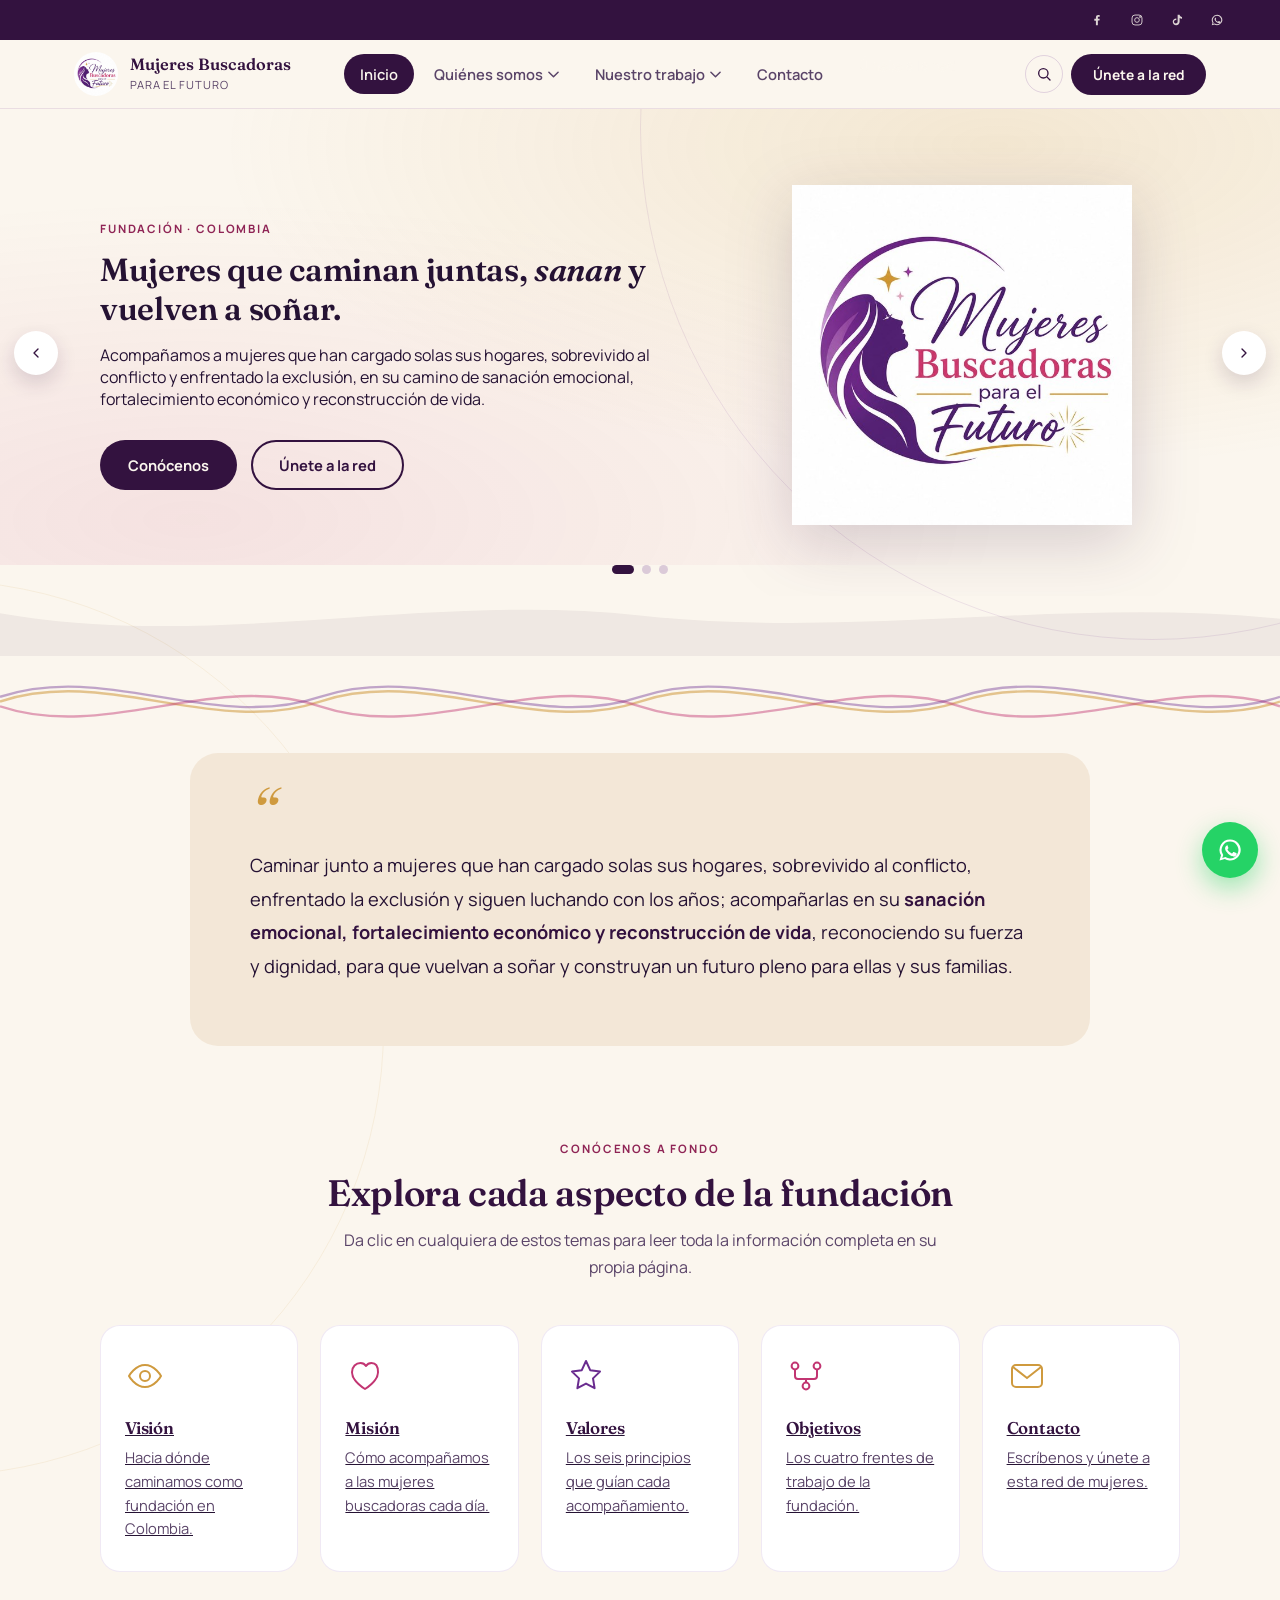
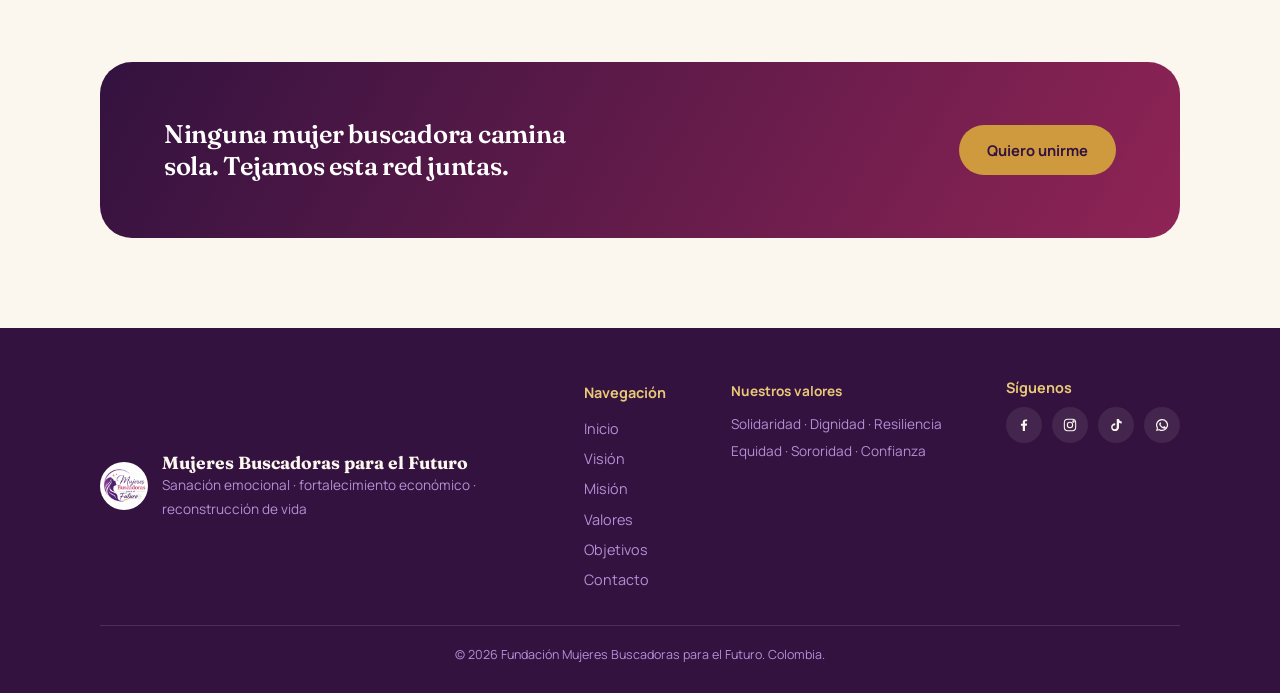
==== commit d71e74fc: "Add files via upload" ====
--- a/index.html
+++ b/index.html
@@ -55,6 +55,9 @@
         </div>
       </div>
       <a href="contacto.html">Contacto</a>
+      <div class="mobile-cta">
+        <a class="btn-donate" href="contacto.html">Únete a la red</a>
+      </div>
     </nav>
     <div class="nav-actions">
       <button class="icon-btn" id="searchToggle" aria-label="Buscar">
--- a/styles.css
+++ b/styles.css
@@ -149,6 +149,9 @@
 .menu-toggle span{display:block; width:24px; height:2px; background:var(--purple-deep); margin:5px 0; border-radius:2px;}
 
 @media (max-width:840px){
+  .nav-wrap{flex-wrap:nowrap;}
+  .brand-text{max-width:150px; overflow:hidden;}
+  .brand-text strong{white-space:nowrap; overflow:hidden; text-overflow:ellipsis;}
   nav.tabs{
     position:fixed; inset:64px 0 0 0; background:var(--cream);
     flex-direction:column; padding:20px 24px; gap:6px;
@@ -166,8 +169,17 @@
   }
   nav.tabs .nav-drop.open .nav-drop-menu{display:flex;}
   .menu-toggle{display:block;}
-  .nav-actions{gap:6px;}
-  .btn-donate{padding:9px 16px; font-size:0.8rem;}
+  /* mover buscar/donar fuera de la barra superior angosta */
+  header > .nav-wrap > .nav-actions{display:none;}
+  nav.tabs .mobile-cta{
+    margin-top:14px; padding-top:14px; border-top:1px solid rgba(106,44,143,0.12);
+    display:flex; flex-direction:column; gap:10px;
+  }
+  nav.tabs .mobile-cta .btn-donate{text-align:center;}
+}
+@media (max-width:360px){
+  .brand-text{max-width:118px;}
+  .brand-text strong{font-size:0.92rem;}
 }
 @media (max-width:480px){
   .icon-btn{display:none;}
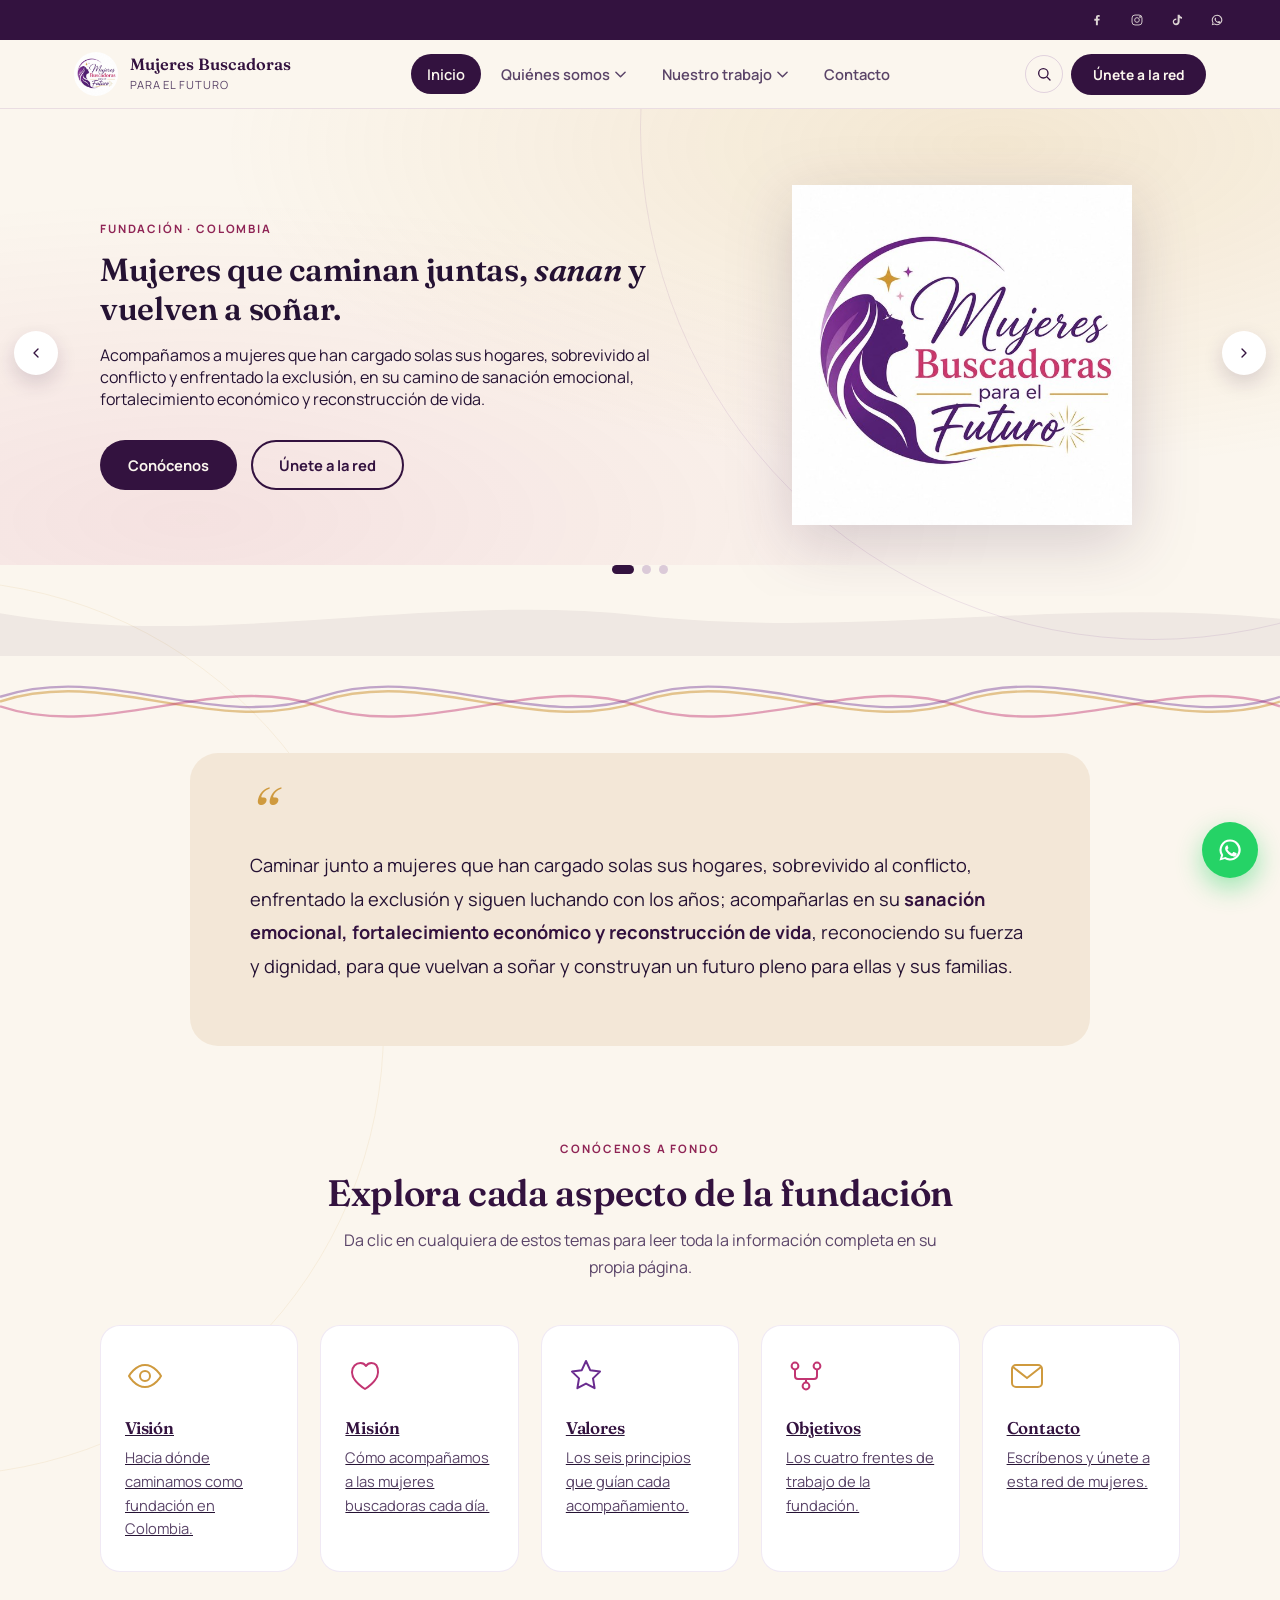
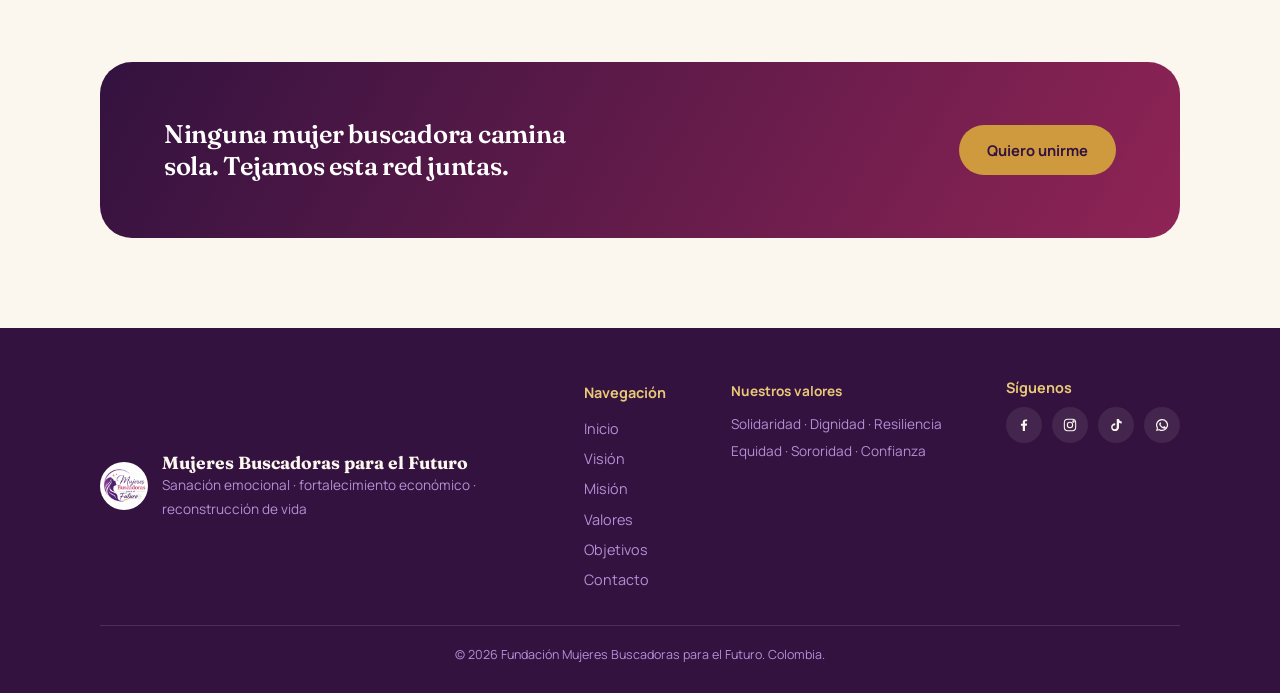
==== commit d07011f4: "Add files via upload" ====
--- a/index.html
+++ b/index.html
@@ -55,9 +55,6 @@
         </div>
       </div>
       <a href="contacto.html">Contacto</a>
-      <div class="mobile-cta">
-        <a class="btn-donate" href="contacto.html">Únete a la red</a>
-      </div>
     </nav>
     <div class="nav-actions">
       <button class="icon-btn" id="searchToggle" aria-label="Buscar">
--- a/styles.css
+++ b/styles.css
@@ -149,9 +149,6 @@
 .menu-toggle span{display:block; width:24px; height:2px; background:var(--purple-deep); margin:5px 0; border-radius:2px;}
 
 @media (max-width:840px){
-  .nav-wrap{flex-wrap:nowrap;}
-  .brand-text{max-width:150px; overflow:hidden;}
-  .brand-text strong{white-space:nowrap; overflow:hidden; text-overflow:ellipsis;}
   nav.tabs{
     position:fixed; inset:64px 0 0 0; background:var(--cream);
     flex-direction:column; padding:20px 24px; gap:6px;
@@ -169,17 +166,8 @@
   }
   nav.tabs .nav-drop.open .nav-drop-menu{display:flex;}
   .menu-toggle{display:block;}
-  /* mover buscar/donar fuera de la barra superior angosta */
-  header > .nav-wrap > .nav-actions{display:none;}
-  nav.tabs .mobile-cta{
-    margin-top:14px; padding-top:14px; border-top:1px solid rgba(106,44,143,0.12);
-    display:flex; flex-direction:column; gap:10px;
-  }
-  nav.tabs .mobile-cta .btn-donate{text-align:center;}
-}
-@media (max-width:360px){
-  .brand-text{max-width:118px;}
-  .brand-text strong{font-size:0.92rem;}
+  .nav-actions{gap:6px;}
+  .btn-donate{padding:9px 16px; font-size:0.8rem;}
 }
 @media (max-width:480px){
   .icon-btn{display:none;}
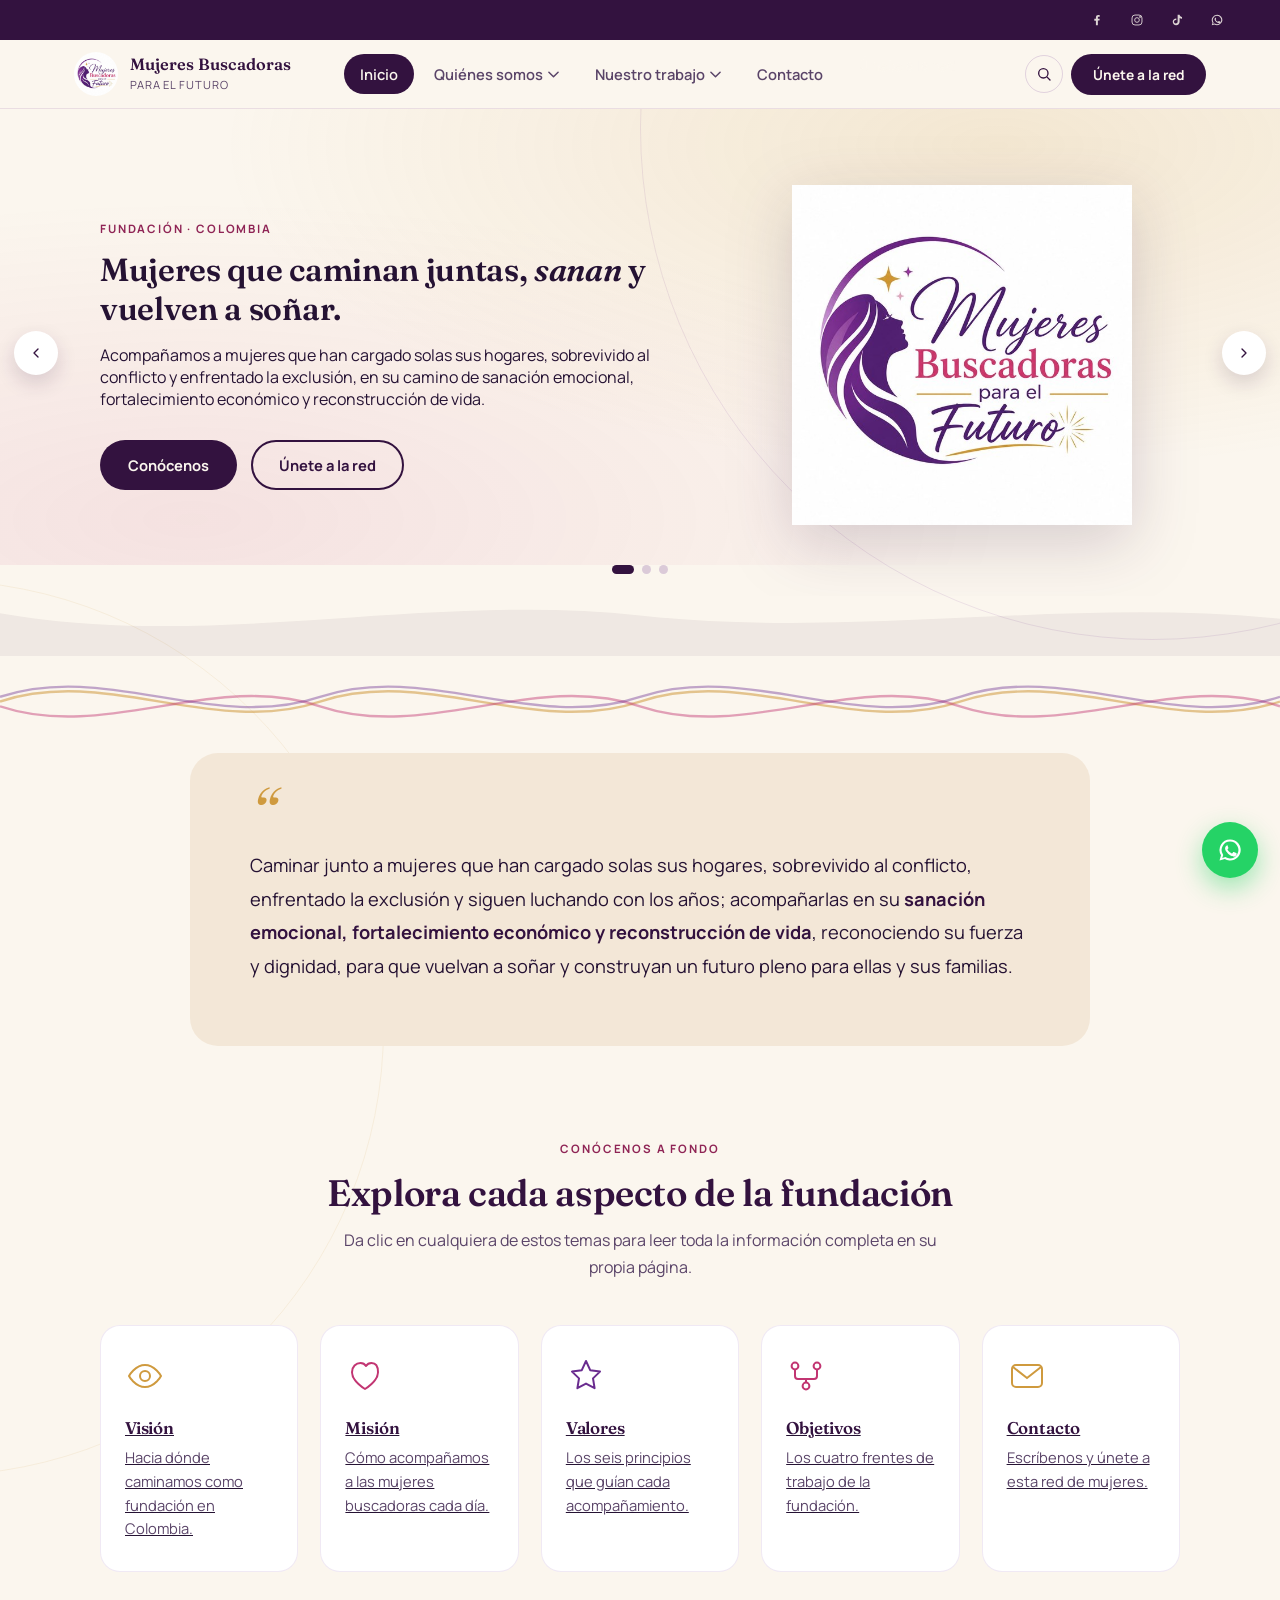
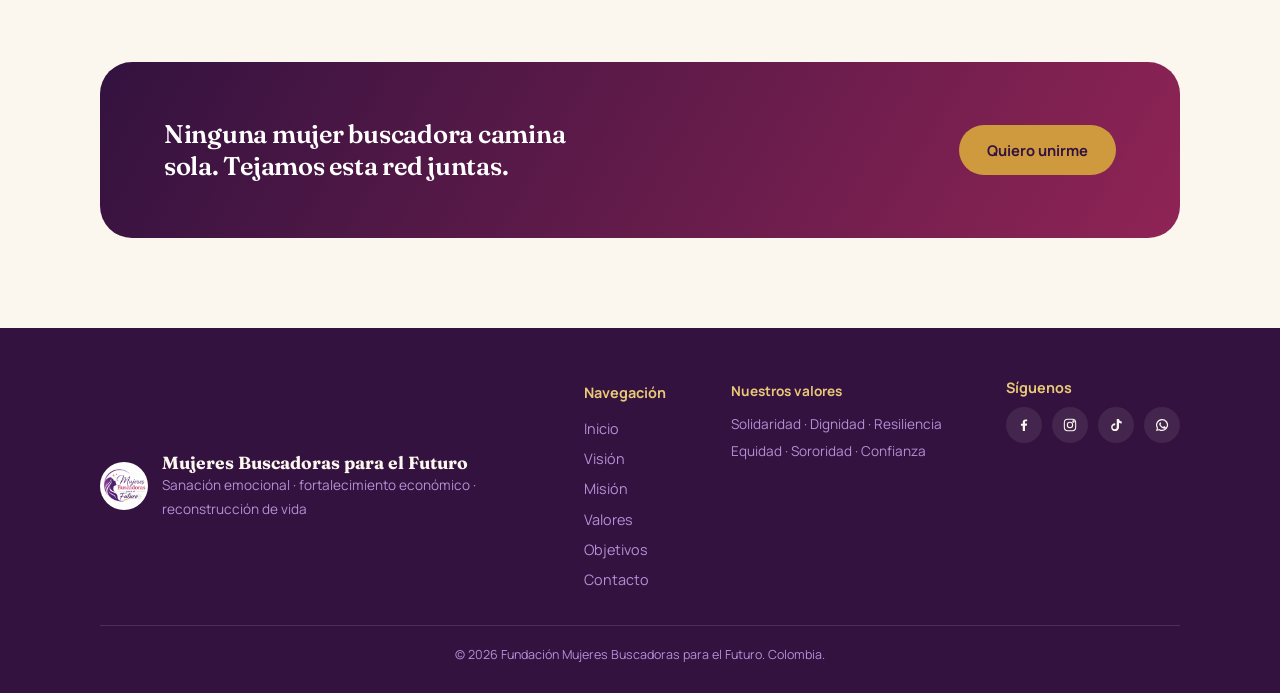
==== commit bcfb8108: "Add files via upload" ====
--- a/index.html
+++ b/index.html
@@ -55,6 +55,9 @@
         </div>
       </div>
       <a href="contacto.html">Contacto</a>
+      <div class="mobile-cta">
+        <a class="btn-donate" href="contacto.html">Únete a la red</a>
+      </div>
     </nav>
     <div class="nav-actions">
       <button class="icon-btn" id="searchToggle" aria-label="Buscar">
--- a/styles.css
+++ b/styles.css
@@ -149,6 +149,9 @@
 .menu-toggle span{display:block; width:24px; height:2px; background:var(--purple-deep); margin:5px 0; border-radius:2px;}
 
 @media (max-width:840px){
+  .nav-wrap{flex-wrap:nowrap;}
+  .brand-text{max-width:150px; overflow:hidden;}
+  .brand-text strong{white-space:nowrap; overflow:hidden; text-overflow:ellipsis;}
   nav.tabs{
     position:fixed; inset:64px 0 0 0; background:var(--cream);
     flex-direction:column; padding:20px 24px; gap:6px;
@@ -166,8 +169,17 @@
   }
   nav.tabs .nav-drop.open .nav-drop-menu{display:flex;}
   .menu-toggle{display:block;}
-  .nav-actions{gap:6px;}
-  .btn-donate{padding:9px 16px; font-size:0.8rem;}
+  /* mover buscar/donar fuera de la barra superior angosta */
+  header > .nav-wrap > .nav-actions{display:none;}
+  nav.tabs .mobile-cta{
+    margin-top:14px; padding-top:14px; border-top:1px solid rgba(106,44,143,0.12);
+    display:flex; flex-direction:column; gap:10px;
+  }
+  nav.tabs .mobile-cta .btn-donate{text-align:center;}
+}
+@media (max-width:360px){
+  .brand-text{max-width:118px;}
+  .brand-text strong{font-size:0.92rem;}
 }
 @media (max-width:480px){
   .icon-btn{display:none;}
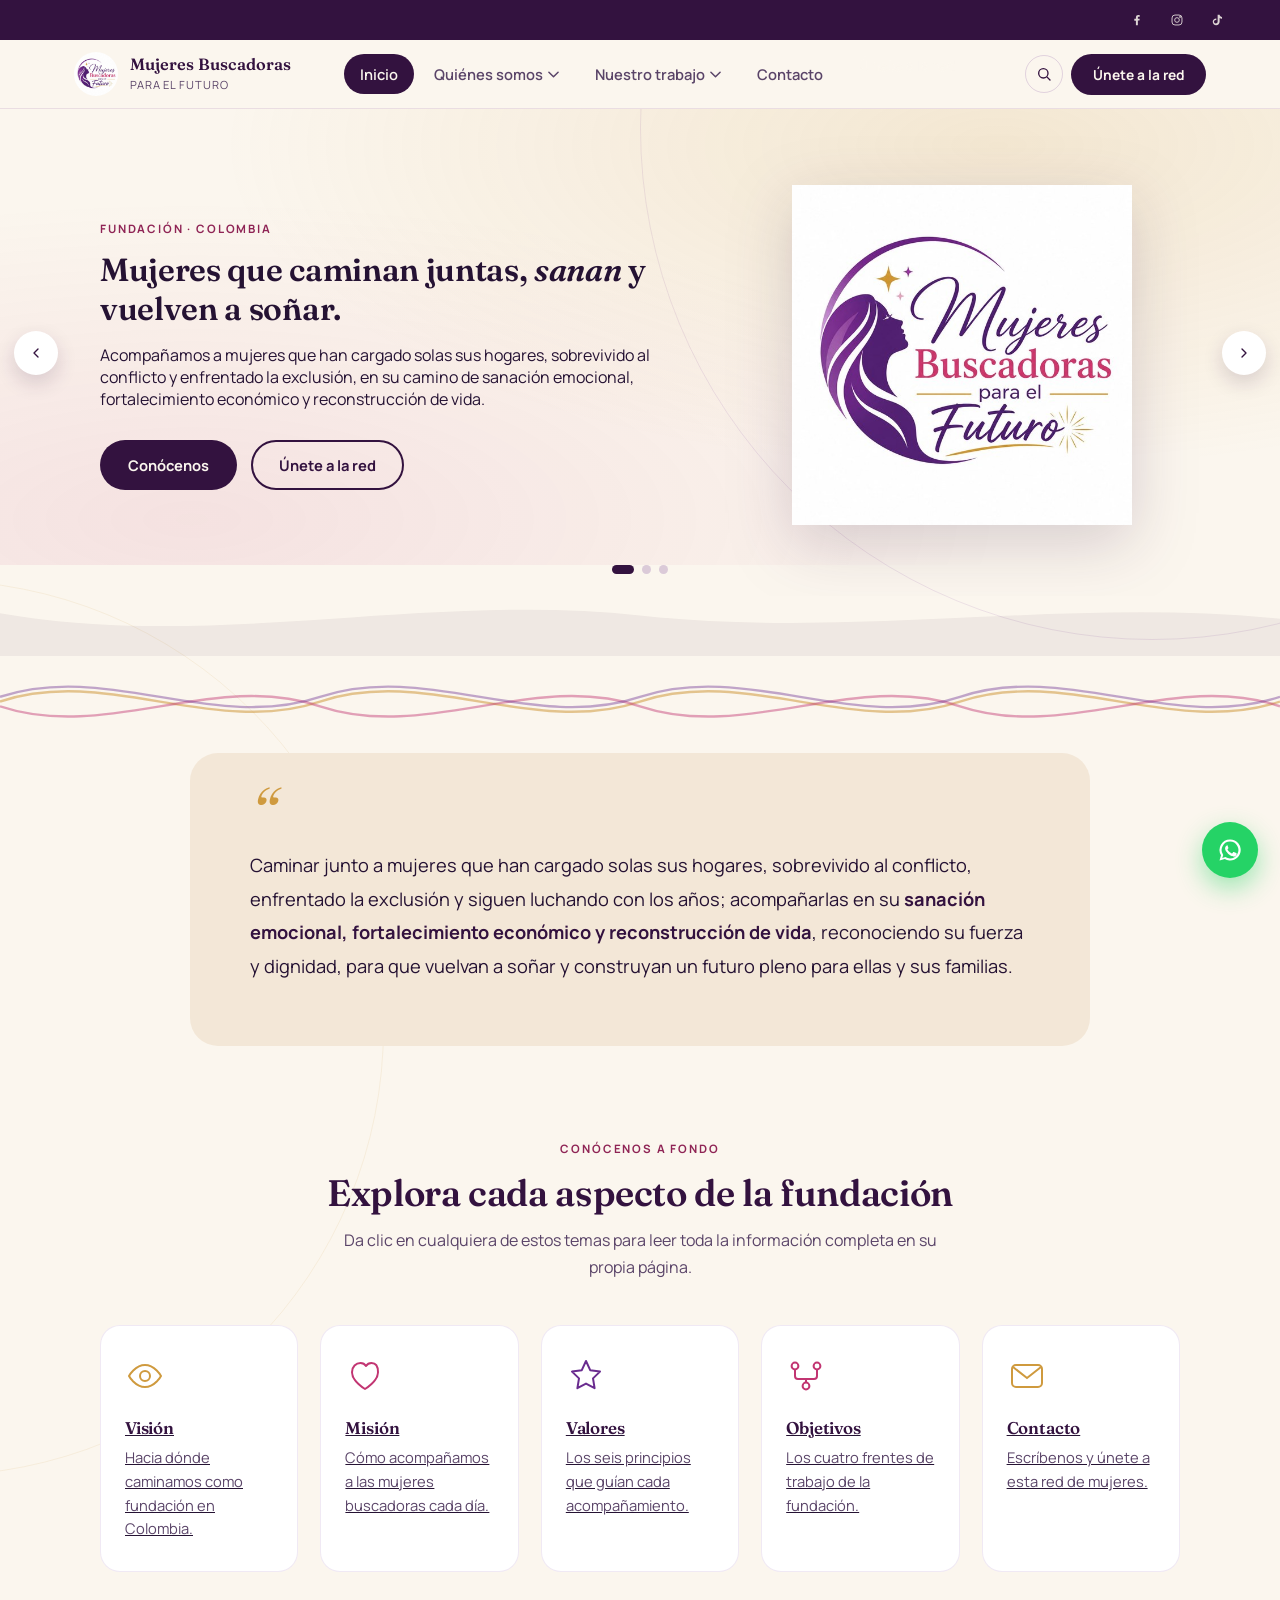
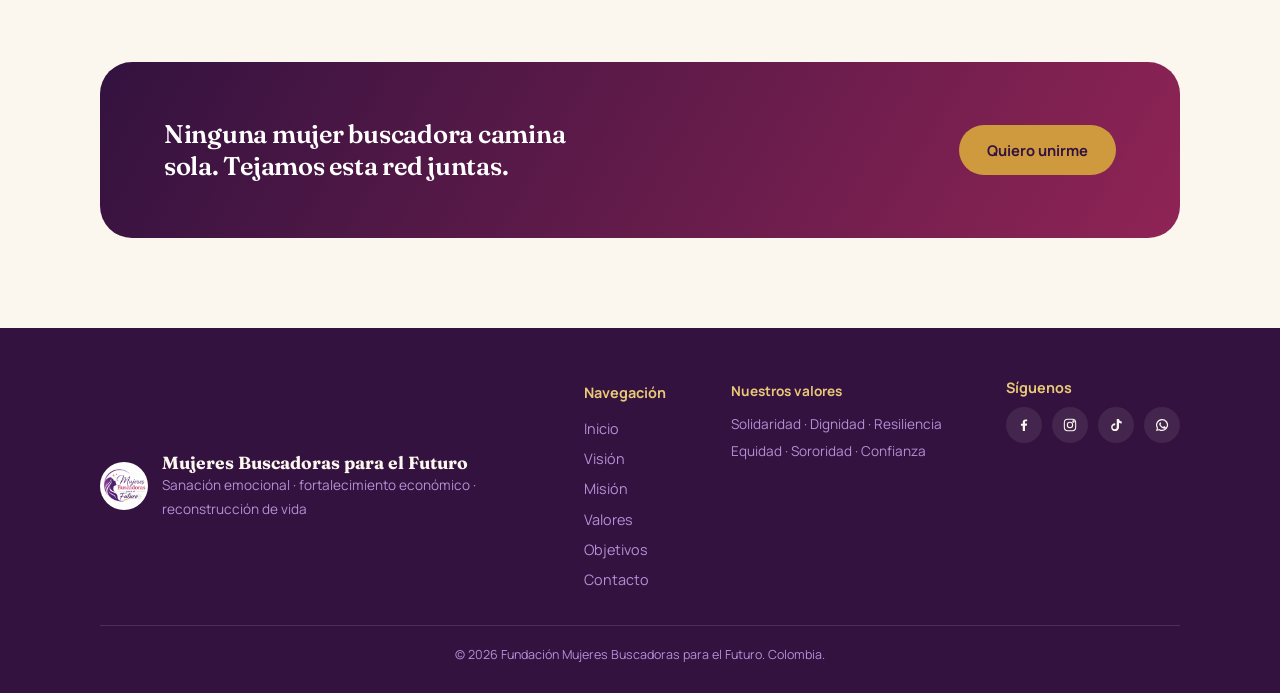
==== commit cdc1361f: "Add files via upload" ====
--- a/index.html
+++ b/index.html
@@ -17,7 +17,6 @@
     <a href="https://web.facebook.com/profile.php?id=61592137746271" target="_blank" rel="noopener" aria-label="Facebook"><svg viewBox="0 0 24 24" fill="currentColor"><path d="M13.5 21v-8h2.7l.4-3.1h-3.1V8c0-.9.25-1.5 1.55-1.5H16.7V3.7C16.4 3.66 15.4 3.57 14.2 3.57c-2.4 0-4.05 1.47-4.05 4.17V10H7.4v3.1h2.75V21h3.35Z"/></svg></a>
     <a href="https://www.instagram.com/m.bparaelfuturo1/" target="_blank" rel="noopener" aria-label="Instagram"><svg viewBox="0 0 24 24" fill="none" stroke="currentColor" stroke-width="1.6"><rect x="3.5" y="3.5" width="17" height="17" rx="5"/><circle cx="12" cy="12" r="4"/><circle cx="17.2" cy="6.8" r="1"/></svg></a>
     <a href="https://www.tiktok.com/@mujeres_buscadoras" target="_blank" rel="noopener" aria-label="TikTok"><svg viewBox="0 0 24 24" fill="currentColor"><path d="M16.5 3c.4 2.2 1.8 3.7 4.1 3.9v2.9c-1.4.1-2.7-.3-4.1-1.2v6.6c0 3.4-2.7 5.9-5.9 5.9-3.4 0-5.9-2.6-5.9-5.9 0-3.3 2.7-5.9 6.1-5.8v2.9c-.3-.1-.6-.1-.9-.1-1.7 0-3 1.3-3 3s1.4 3 3 3c1.7 0 3.1-1.3 3.2-3V3h3.4Z"/></svg></a>
-    <a href="https://wa.me/573172839176" target="_blank" rel="noopener" aria-label="WhatsApp"><svg viewBox="0 0 24 24" fill="currentColor"><path d="M12 3a9 9 0 0 0-7.7 13.6L3 21l4.5-1.3A9 9 0 1 0 12 3Zm0 1.8a7.2 7.2 0 0 1 6.1 11 7.1 7.1 0 0 1-6.1 3.4 7.2 7.2 0 0 1-3.6-1l-.3-.2-2.7.8.8-2.6-.2-.3A7.2 7.2 0 0 1 12 4.8Zm-2.6 3.5c-.2 0-.5 0-.7.3-.2.3-.9.9-.9 2.1 0 1.2.9 2.4 1 2.6.2.2 1.7 2.6 4.1 3.6 2 .8 2.4.6 2.8.6.5 0 1.6-.6 1.8-1.3.2-.6.2-1.1.2-1.2-.1-.1-.3-.2-.5-.4-.3-.1-1.6-.8-1.8-.9-.2-.1-.4-.1-.6.1-.2.3-.6.9-.8 1-.1.2-.3.2-.5.1-.3-.1-1.1-.4-2.1-1.3-.8-.7-1.3-1.6-1.5-1.8-.1-.3 0-.4.1-.5l.4-.5c.1-.1.2-.3.2-.4.1-.2 0-.3 0-.4-.1-.1-.6-1.5-.9-2-.2-.5-.4-.4-.6-.4Z"/></svg></a>
   </div>
 </div>
 <header>
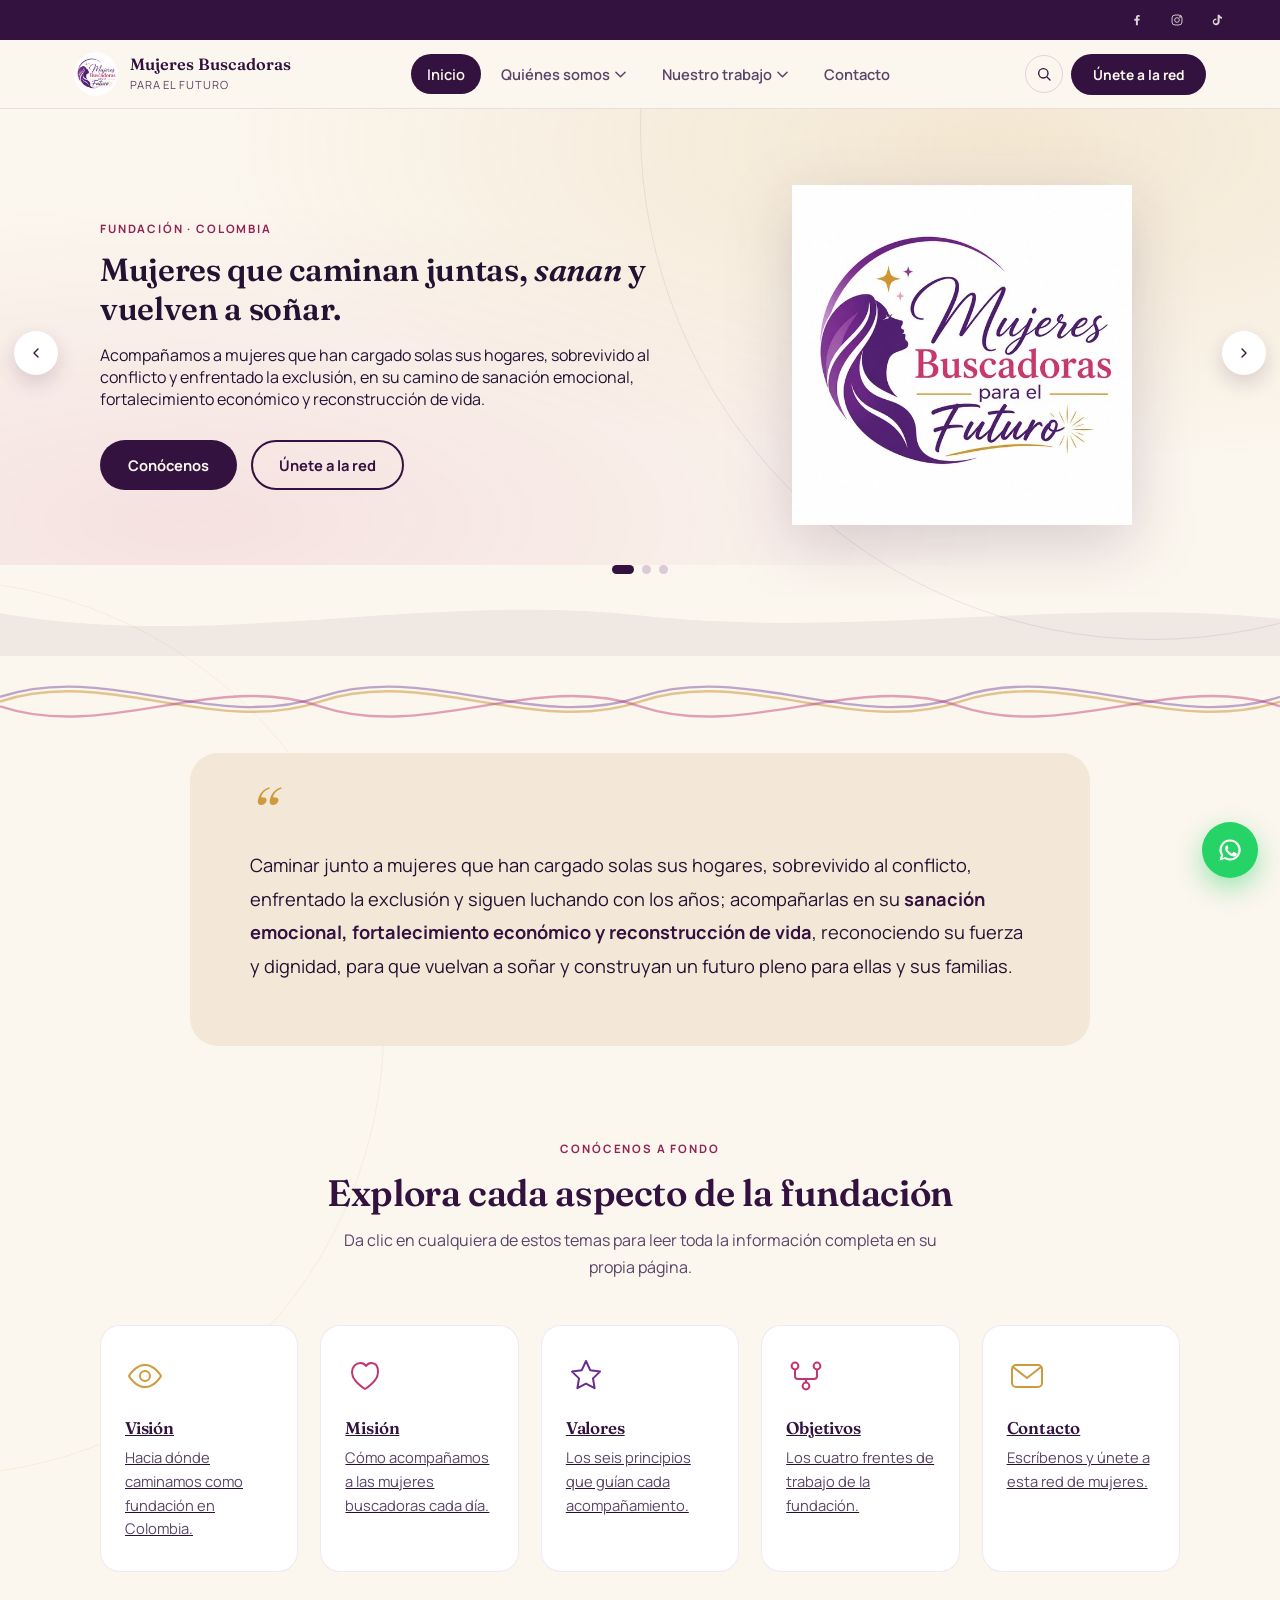
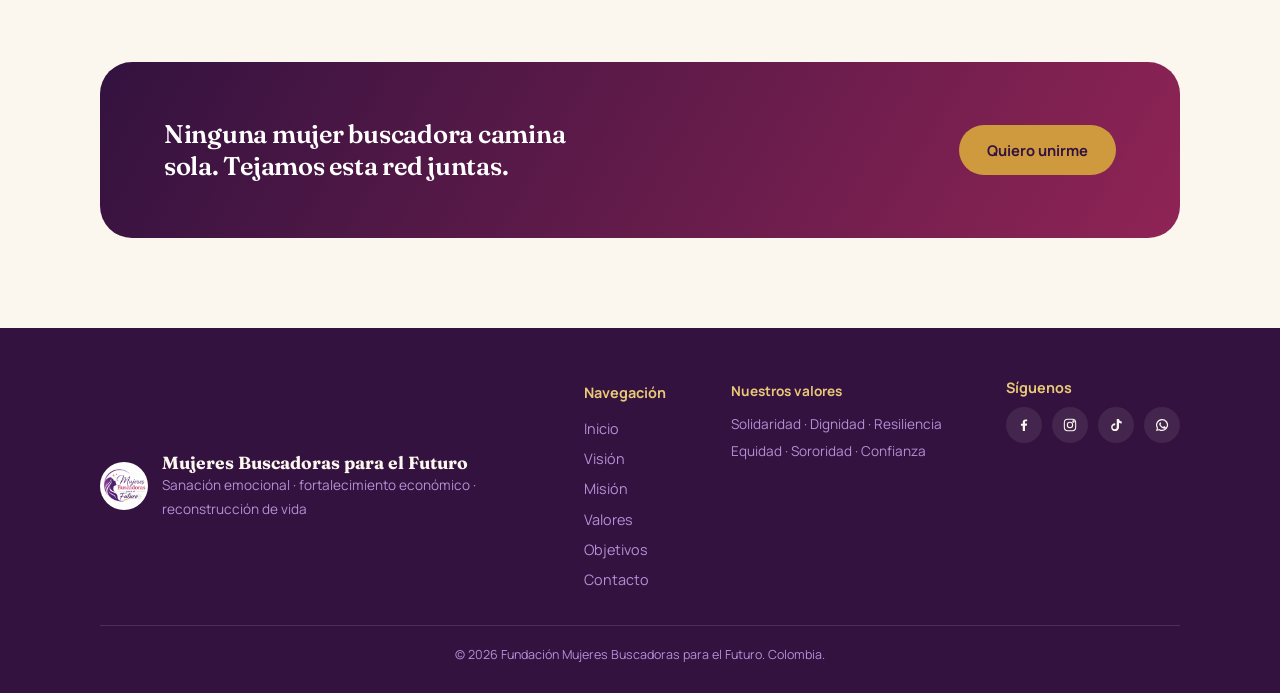
==== commit c3da1f64: "Add files via upload" ====
--- a/index.html
+++ b/index.html
@@ -54,9 +54,6 @@
         </div>
       </div>
       <a href="contacto.html">Contacto</a>
-      <div class="mobile-cta">
-        <a class="btn-donate" href="contacto.html">Únete a la red</a>
-      </div>
     </nav>
     <div class="nav-actions">
       <button class="icon-btn" id="searchToggle" aria-label="Buscar">
